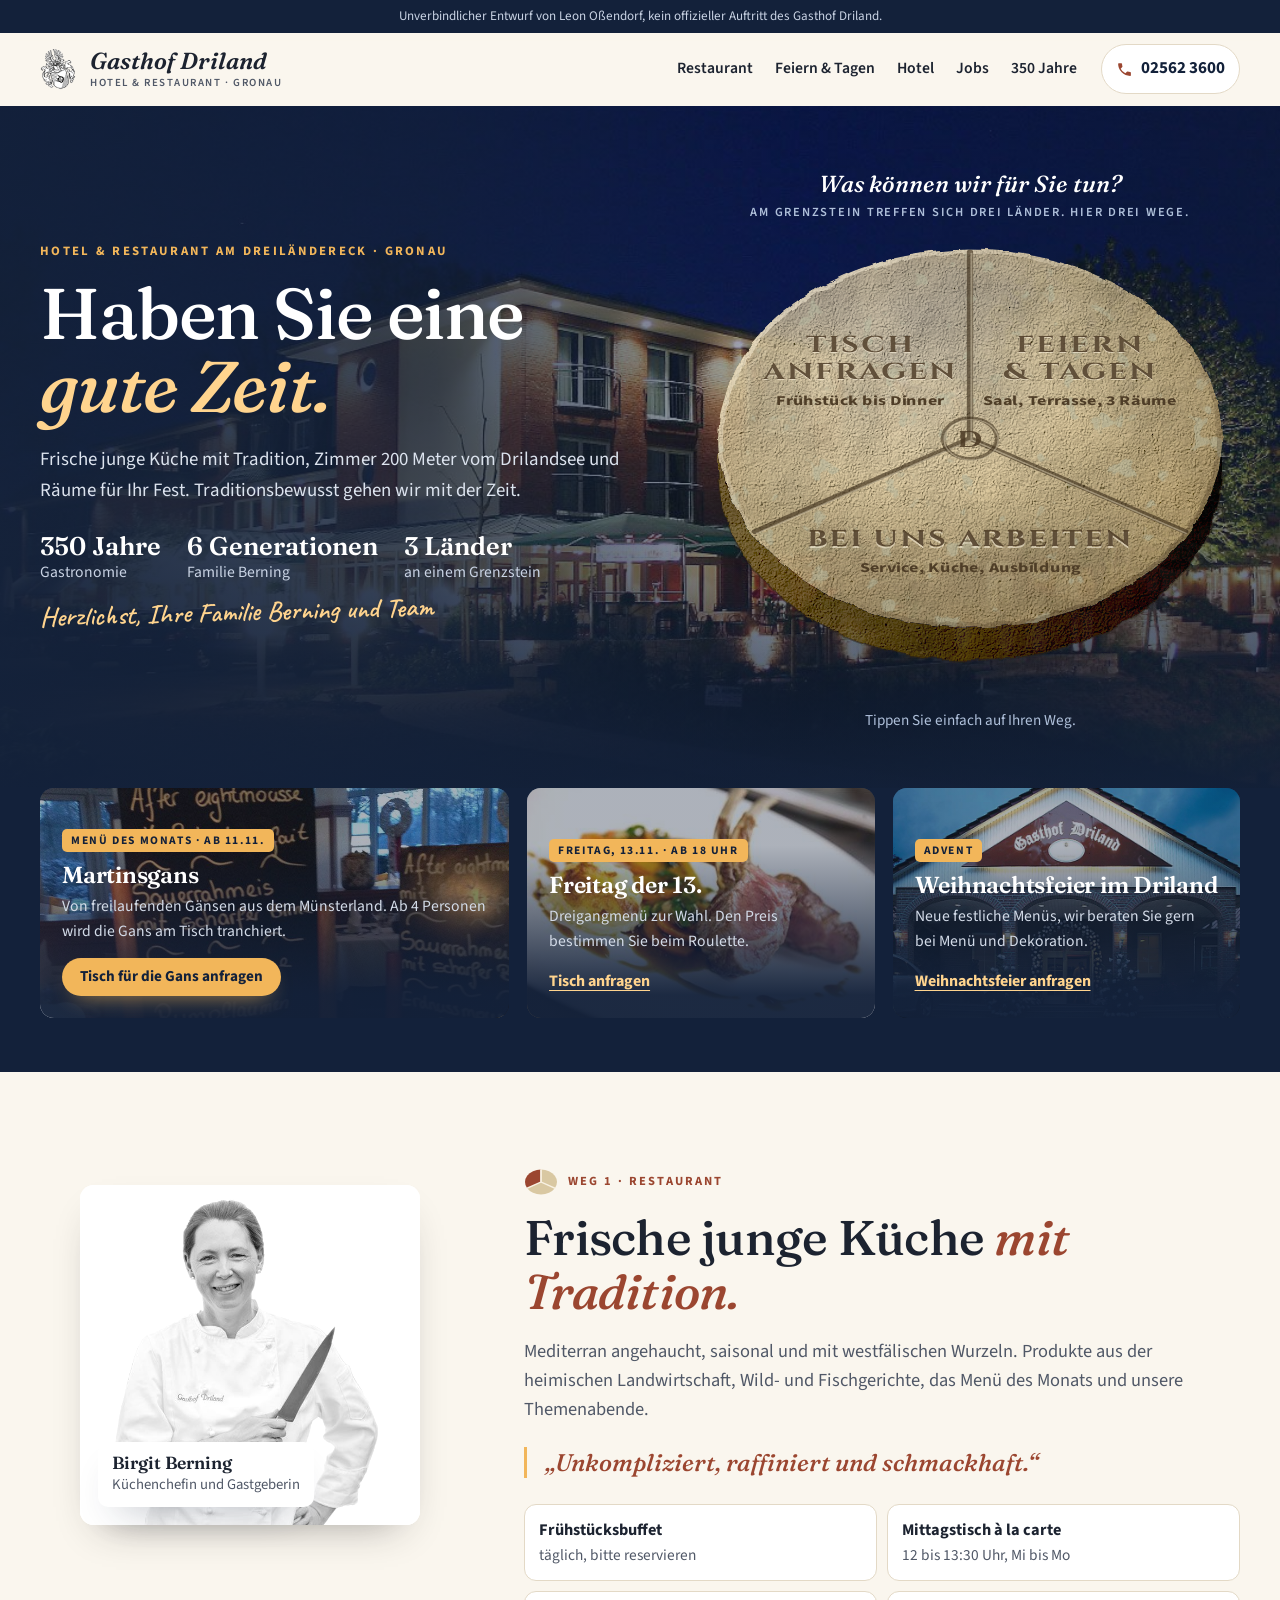
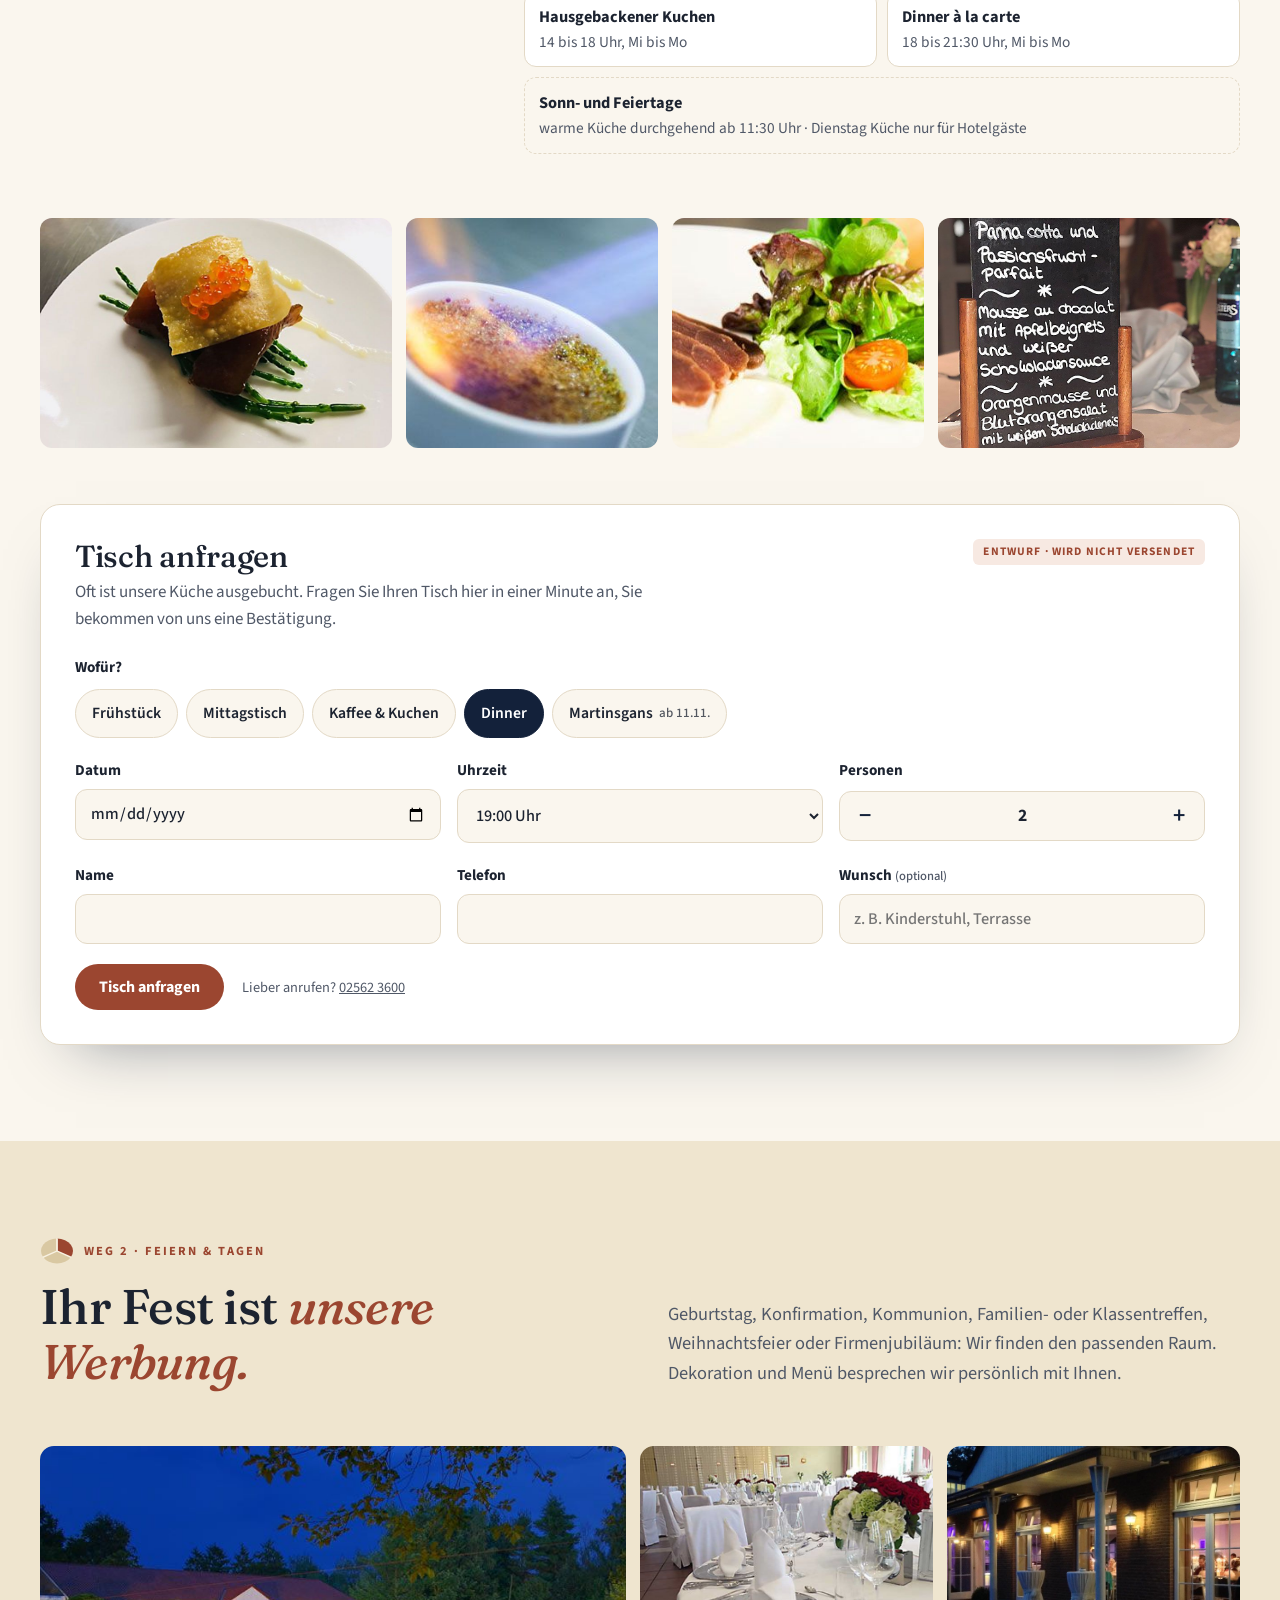
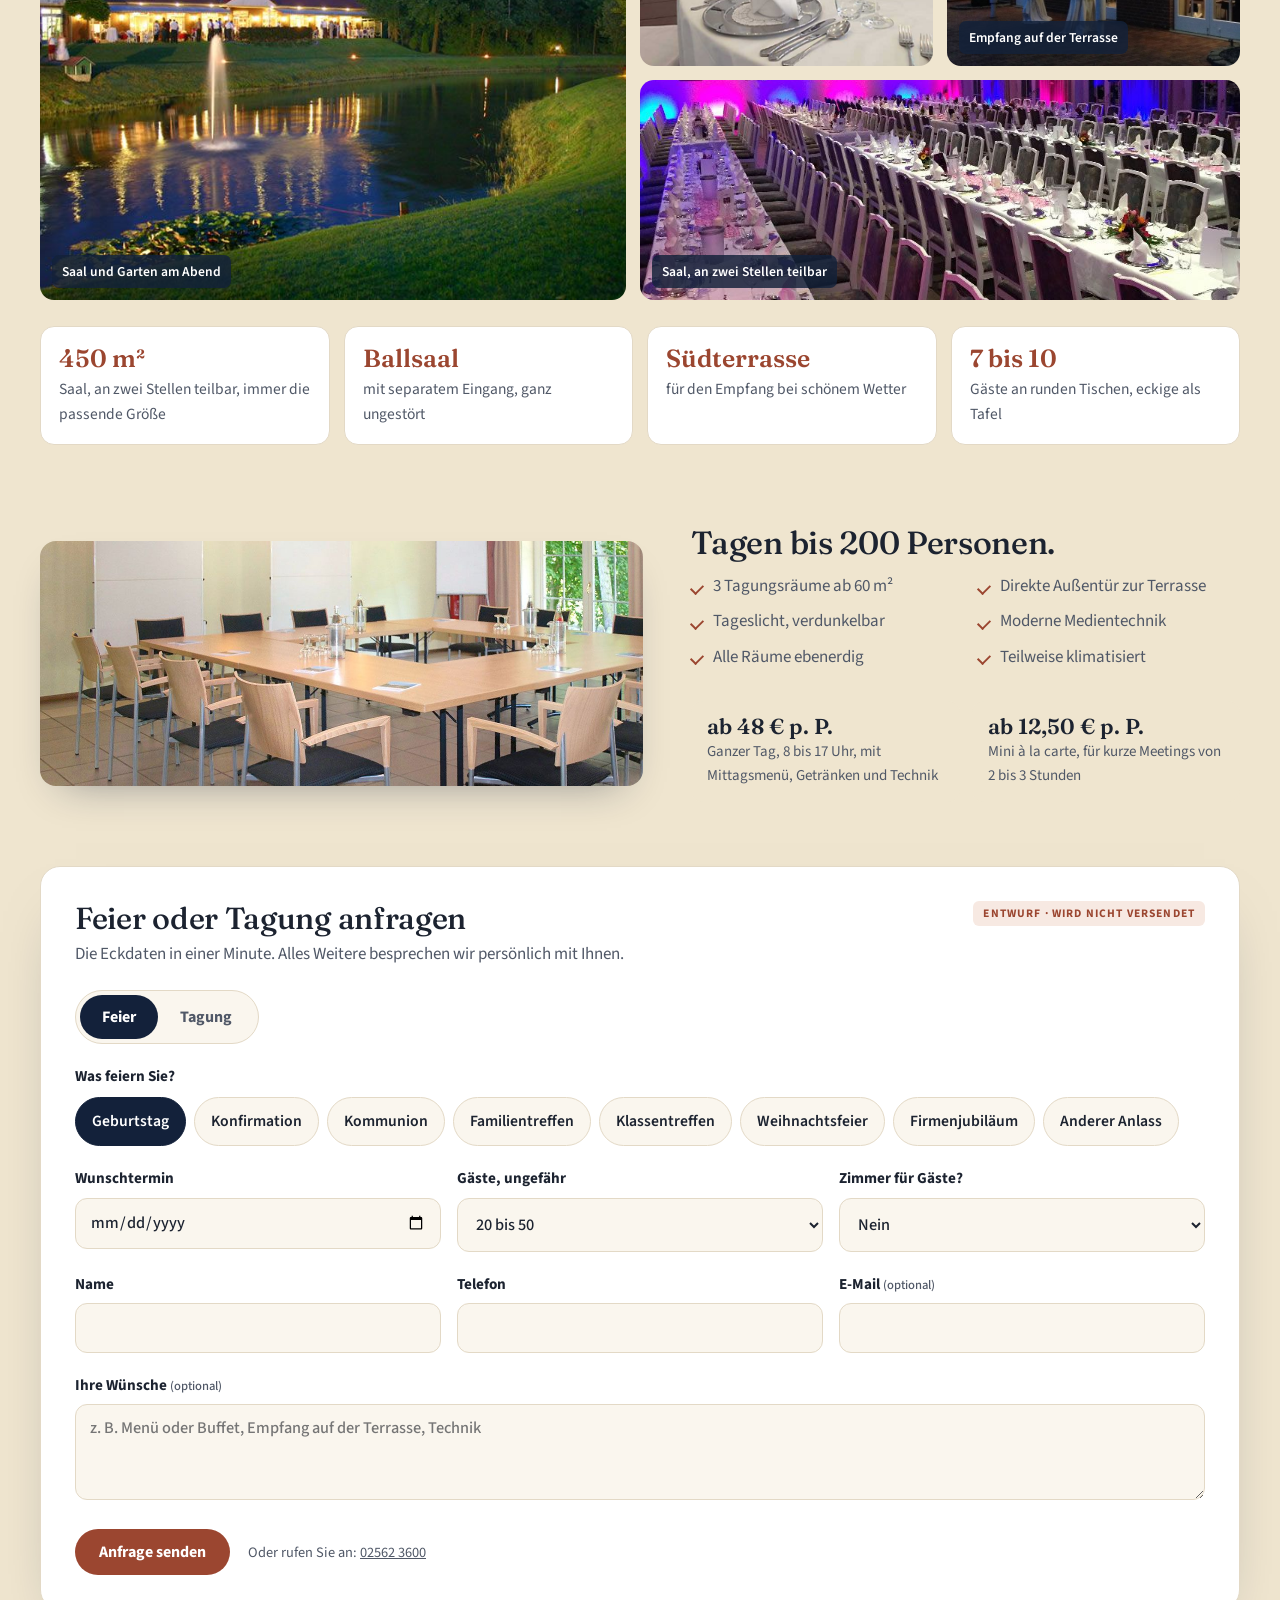
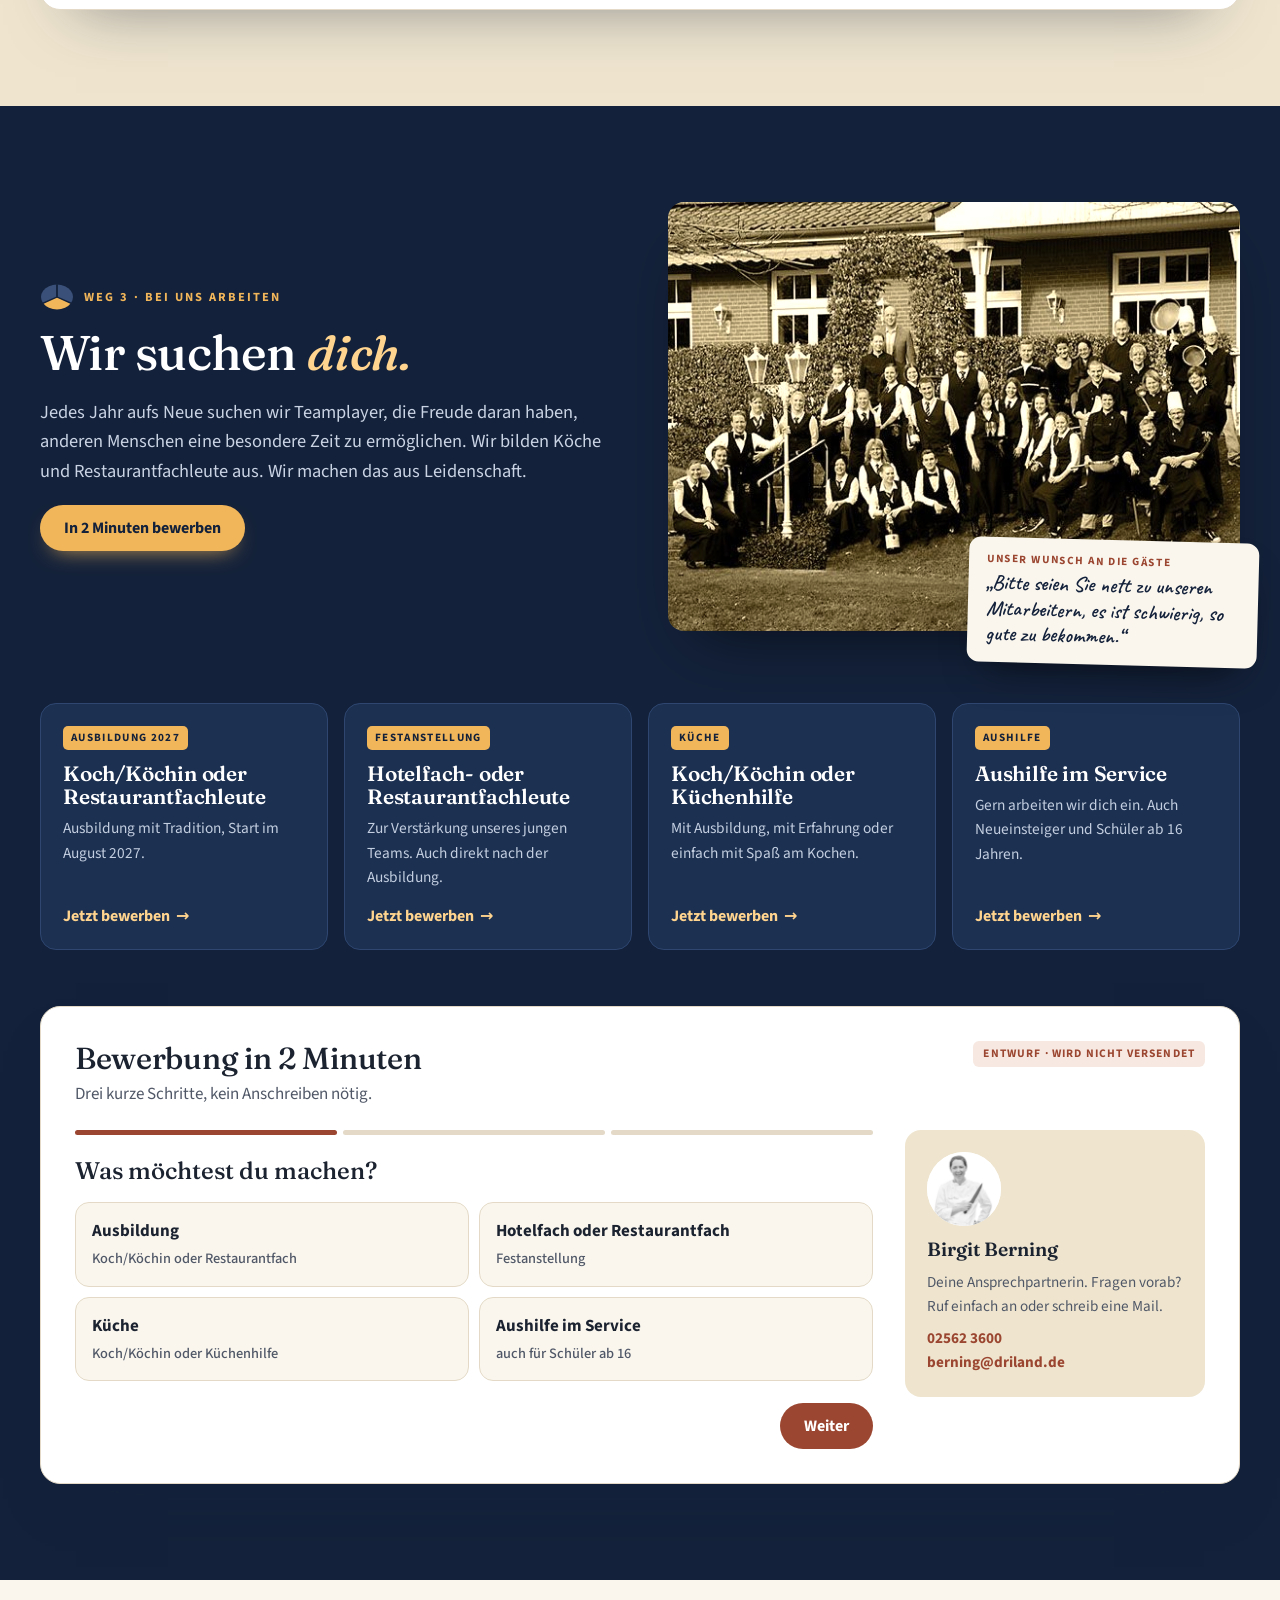
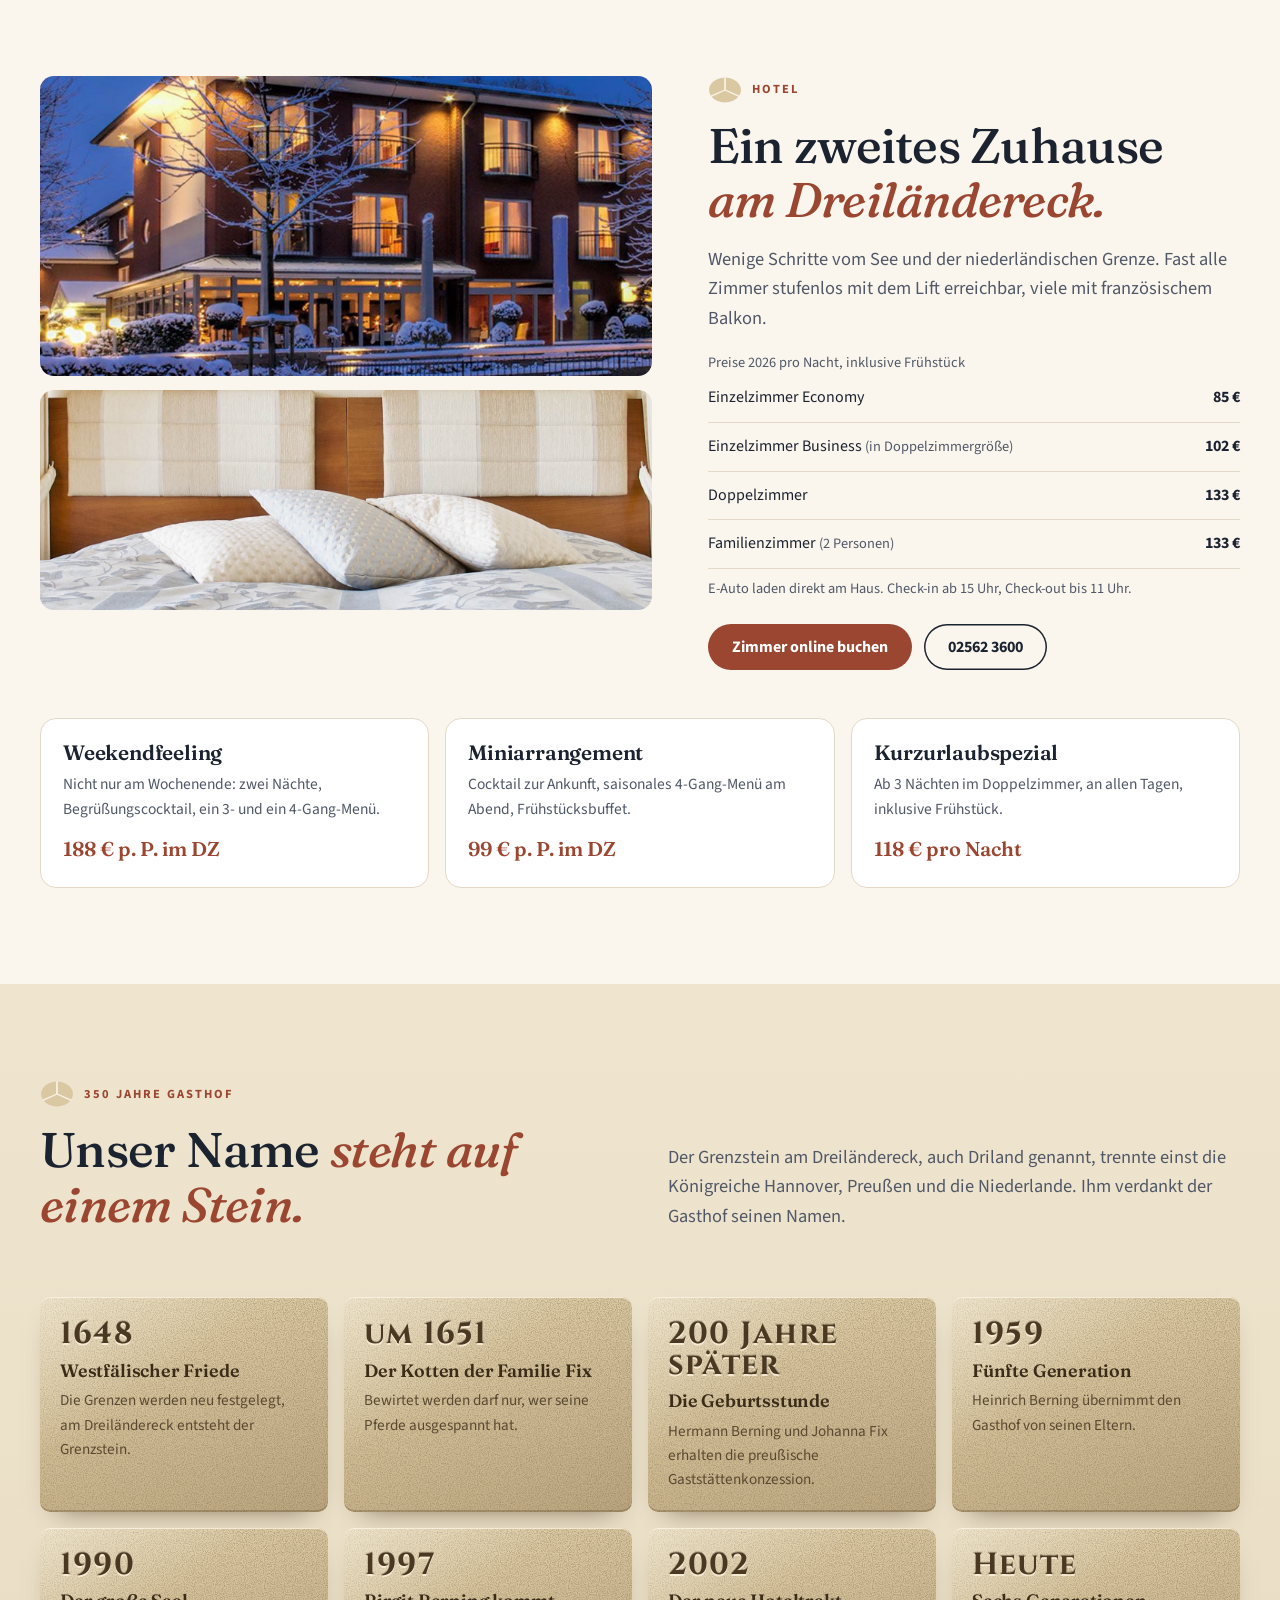
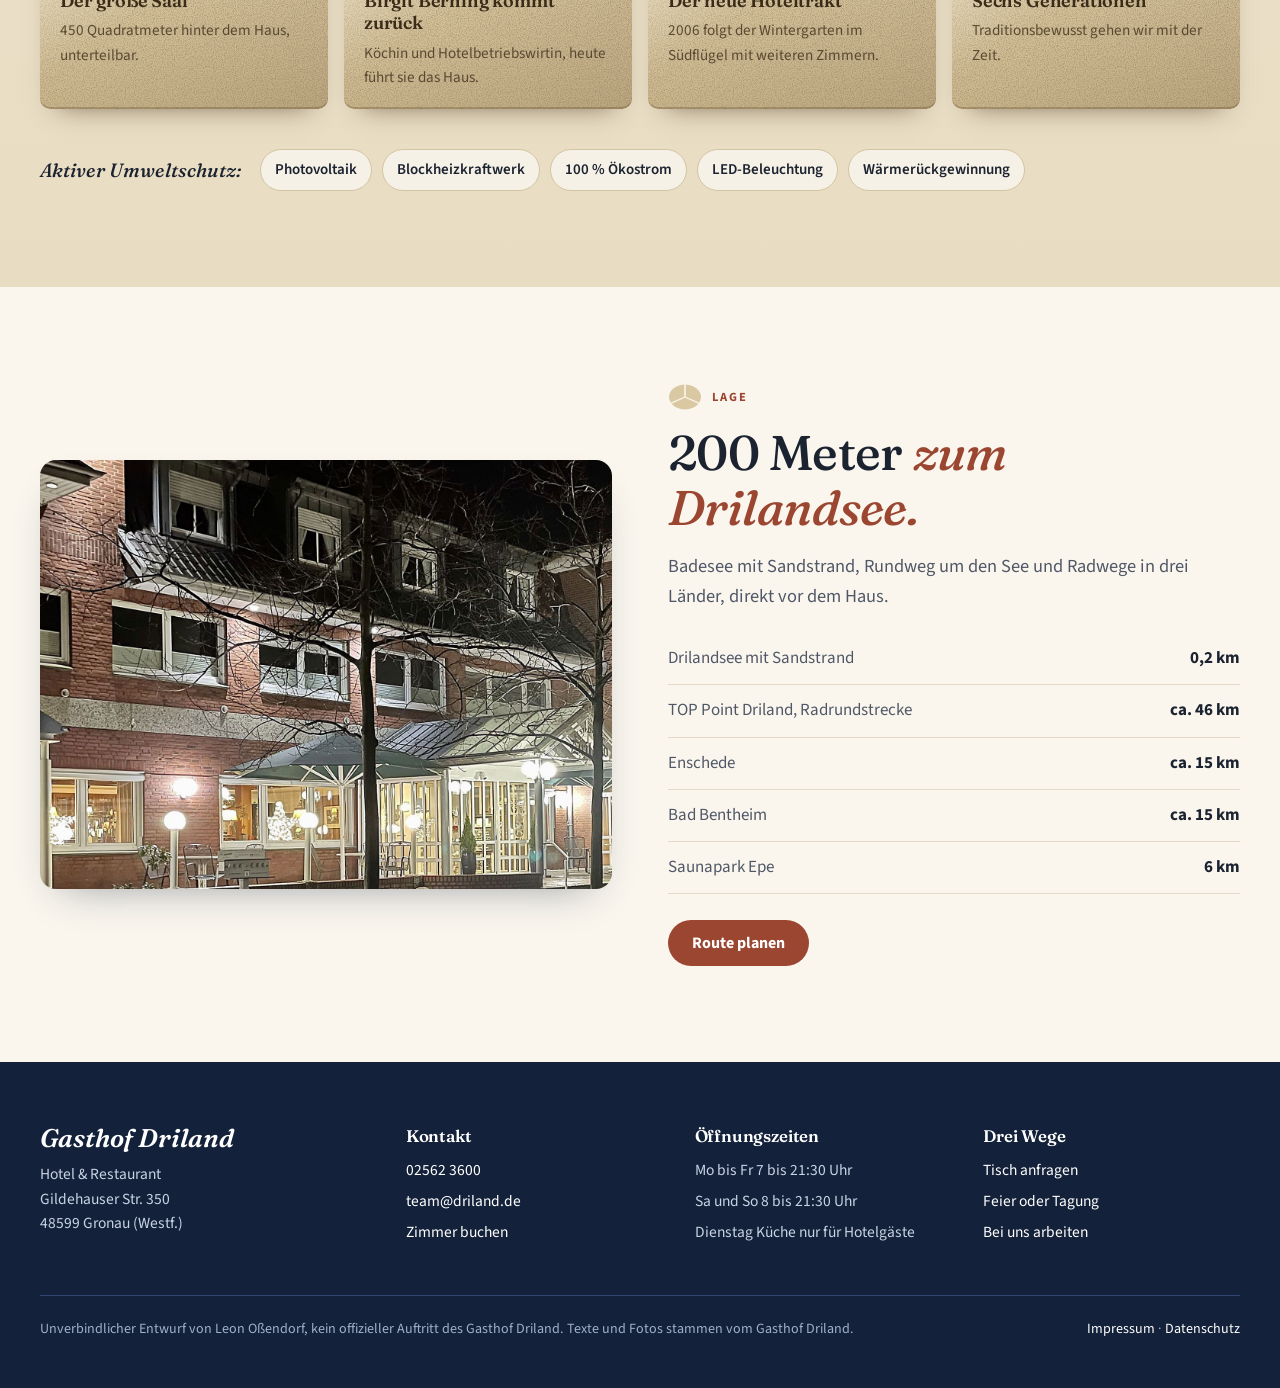
==== index.html @ 56271917 "Entwurf Gasthof Driland: Grenzstein mit drei Wegen, Tisch-, Feier- und Bewerbungsanfrage Co-Authored" ====
<!doctype html>
<html lang="de-DE">
<head>
<meta charset="utf-8">
<meta name="viewport" content="width=device-width, initial-scale=1">
<meta name="robots" content="noindex,nofollow">
<title>Gasthof Driland – Hotel &amp; Restaurant am Dreiländereck, Gronau (Entwurf)</title>
<meta name="description" content="Unverbindlicher Entwurf: Hotel &amp; Restaurant Gasthof Driland in Gronau. Tisch anfragen, Feier oder Tagung anfragen, in zwei Minuten bewerben.">
<meta name="theme-color" content="#13213A">
<link rel="preload" href="fonts/fraunces.woff2" as="font" type="font/woff2" crossorigin>
<link rel="preload" href="fonts/cinzel.woff2" as="font" type="font/woff2" crossorigin>
<link rel="stylesheet" href="css/style.css">
<link rel="icon" href="data:image/svg+xml,%3Csvg xmlns='http://www.w3.org/2000/svg' viewBox='-34 -34 68 68'%3E%3Ccircle r='32' fill='%23D4C29C'/%3E%3Cpath d='M0 0V-32M0 0L27.7 16M0 0L-27.7 16' stroke='%234A3823' stroke-width='5'/%3E%3C/svg%3E">
</head>
<body>
<a class="skip" href="#inhalt">Zum Inhalt</a>

<div class="draftbar" role="note">Unverbindlicher Entwurf von Leon Oßendorf, kein offizieller Auftritt des Gasthof Driland.</div>

<header class="top" id="kopf">
  <div class="wrap top-in">
    <a class="brand" href="#start" aria-label="Gasthof Driland, zum Seitenanfang">
      <img src="img/wappen.png" width="132" height="138" alt="">
      <span><span class="brand-name">Gasthof Driland</span><span class="brand-sub">Hotel &amp; Restaurant · Gronau</span></span>
    </a>
    <nav class="nav" aria-label="Hauptnavigation">
      <a href="#restaurant">Restaurant</a>
      <a href="#feiern">Feiern &amp; Tagen</a>
      <a href="#hotel">Hotel</a>
      <a href="#team">Jobs</a>
      <a href="#geschichte">350 Jahre</a>
    </nav>
    <div class="top-act">
      <a class="tel" href="tel:+4925623600"><svg aria-hidden="true" viewBox="0 0 24 24"><path d="M6.6 10.8a15.1 15.1 0 0 0 6.6 6.6l2.2-2.2a1 1 0 0 1 1-.25 11.4 11.4 0 0 0 3.6.57 1 1 0 0 1 1 1V20a1 1 0 0 1-1 1A17 17 0 0 1 3 4a1 1 0 0 1 1-1h3.5a1 1 0 0 1 1 1c0 1.25.2 2.45.57 3.57a1 1 0 0 1-.25 1z"/></svg><span class="tel-nr">02562 3600</span></a>
    </div>
  </div>
</header>

<main id="inhalt">

<!-- HERO: DER GRENZSTEIN -->
<section class="hero" id="start">
  <div class="hero-bild"><img src="img/haus-abend.jpg" width="1076" height="604" alt="Der Gasthof Driland am Abend, Fenster und Terrasse beleuchtet"></div>
  <div class="wrap hero-in">
    <div class="hero-text">
      <p class="ort">Hotel &amp; Restaurant<span class="lang"> am Dreiländereck</span> · Gronau</p>
      <h1>Haben Sie eine <em>gute Zeit.</em></h1>
      <p class="lead">Frische junge Küche mit Tradition, Zimmer 200 Meter vom Drilandsee und Räume für Ihr Fest. Traditionsbewusst gehen wir mit der Zeit.</p>
    </div>

    <div class="stein-box">
      <p class="stein-frage">Was können wir für Sie tun?<small>Am Grenzstein treffen sich drei Länder. Hier drei Wege.</small></p>
      <svg class="stein" viewBox="0 0 600 530" role="group" aria-label="Drei Wege: Tisch anfragen, Feiern und Tagen, Bei uns arbeiten">
        <defs>
          <filter id="sand" x="-5%" y="-5%" width="110%" height="110%">
            <feTurbulence type="fractalNoise" baseFrequency="0.011" numOctaves="5" seed="11" result="grob"/>
            <feTurbulence type="fractalNoise" baseFrequency="0.85" numOctaves="2" seed="4" result="fein"/>
            <feComposite in="grob" in2="fein" operator="arithmetic" k2="0.7" k3="0.42" result="relief"/>
            <feDiffuseLighting in="relief" surfaceScale="5.5" diffuseConstant="1.08" lighting-color="#fff" result="licht"><feDistantLight azimuth="225" elevation="48"/></feDiffuseLighting>
            <feTurbulence type="fractalNoise" baseFrequency="0.006" numOctaves="3" seed="5" result="wolke"/>
            <feColorMatrix in="wolke" values="0 0 0 0 1  0 0 0 0 1  0 0 0 0 1  -1.6 0 0 0 1.25" result="flecken"/>
            <feComposite in="licht" in2="SourceGraphic" operator="arithmetic" k1="1.14" k4="-0.07" result="lit"/>
            <feComposite in="lit" in2="flecken" operator="arithmetic" k1="0.25" k2="0.78" result="lit2"/>
            <feComposite in="lit2" in2="SourceAlpha" operator="in"/>
          </filter>
          <filter id="rand" x="-3%" y="-3%" width="106%" height="106%"><feTurbulence type="fractalNoise" baseFrequency="0.045" numOctaves="2" seed="8"/><feDisplacementMap in="SourceGraphic" scale="7" xChannelSelector="R" yChannelSelector="G"/></filter>
          <filter id="flechte" x="0" y="0" width="100%" height="100%">
            <feTurbulence type="fractalNoise" baseFrequency="0.035" numOctaves="3" seed="21"/>
            <feColorMatrix values="0 0 0 0 .47  0 0 0 0 .49  0 0 0 0 .36  0 0 0 14 -9.4"/>
            <feComposite in2="SourceAlpha" operator="in"/>
          </filter>
          <radialGradient id="st-top" cx=".36" cy=".3" r=".85"><stop offset="0" stop-color="#E8DBBF"/><stop offset=".55" stop-color="#D4C29C"/><stop offset=".9" stop-color="#BCA67E"/><stop offset="1" stop-color="#9E8862"/></radialGradient>
          <linearGradient id="st-seite" x1="0" x2="1"><stop offset="0" stop-color="#8E7D5E"/><stop offset=".35" stop-color="#7A6A4E"/><stop offset="1" stop-color="#4A3F2E"/></linearGradient>
          <linearGradient id="st-kante" x1="0" y1="0" x2="1" y2="1"><stop offset="0" stop-color="#FFF4DC" stop-opacity=".75"/><stop offset=".5" stop-color="#FFF4DC" stop-opacity="0"/><stop offset=".55" stop-color="#3E2E1A" stop-opacity="0"/><stop offset="1" stop-color="#3E2E1A" stop-opacity=".55"/></linearGradient>
          <radialGradient id="st-boden" cx=".5" cy=".5" r=".5"><stop offset="0" stop-color="#000" stop-opacity=".6"/><stop offset="1" stop-color="#000" stop-opacity="0"/></radialGradient>
        </defs>
        <ellipse cx="306" cy="300" rx="300" ry="215" fill="url(#st-boden)"/>
        <g filter="url(#rand)">
          <path d="M20 235 A280 210 0 0 0 580 235 L580 272 A280 210 0 0 1 20 272 Z" fill="url(#st-seite)" filter="url(#sand)"/>
          <path d="M20 272 A280 210 0 0 0 580 272" fill="none" stroke="#2c2214" stroke-opacity=".5" stroke-width="2"/>
          <ellipse cx="300" cy="235" rx="280" ry="210" fill="url(#st-top)" filter="url(#sand)"/>
          <ellipse cx="300" cy="235" rx="280" ry="210" fill="#fff" filter="url(#flechte)" opacity=".5"/>
          <ellipse cx="300" cy="235" rx="277" ry="207.5" fill="none" stroke="url(#st-kante)" stroke-width="5"/>
        </g>
        <g transform="translate(300 235) scale(1 .75)">
          <a class="sek" href="#tisch" data-weg="tisch" aria-label="Tisch anfragen">
            <path class="glanz" d="M0 0 L-242.5 140 A280 280 0 0 1 0 -280 Z"/>
            <path class="fokus" d="M-8 -14 L-232 116 A262 262 0 0 1 -8 -260 Z"/>
            <g text-anchor="middle">
              <text class="gr" x="-122" y="-128" font-size="34" fill="#FFF6E2" opacity=".55" dy="1.6" aria-hidden="true">TISCH</text>
              <text class="gr" x="-122" y="-128" font-size="34" fill="#4A3823" opacity=".84">TISCH</text>
              <text class="gr" x="-122" y="-88" font-size="34" fill="#FFF6E2" opacity=".55" dy="1.6" aria-hidden="true">ANFRAGEN</text>
              <text class="gr" x="-122" y="-88" font-size="34" fill="#4A3823" opacity=".84">ANFRAGEN</text>
              <text class="kl" x="-122" y="-50" font-size="20" fill="#4E3D27">Frühstück bis Dinner</text>
            </g>
          </a>
          <a class="sek" href="#anfrage" data-weg="feier" aria-label="Feiern und Tagen">
            <path class="glanz" d="M0 0 L0 -280 A280 280 0 0 1 242.5 140 Z"/>
            <path class="fokus" d="M8 -14 L8 -260 A262 262 0 0 1 232 116 Z"/>
            <g text-anchor="middle">
              <text class="gr" x="122" y="-128" font-size="34" fill="#FFF6E2" opacity=".55" dy="1.6" aria-hidden="true">FEIERN</text>
              <text class="gr" x="122" y="-128" font-size="34" fill="#4A3823" opacity=".84">FEIERN</text>
              <text class="gr" x="122" y="-88" font-size="34" fill="#FFF6E2" opacity=".55" dy="1.6" aria-hidden="true">&amp; TAGEN</text>
              <text class="gr" x="122" y="-88" font-size="34" fill="#4A3823" opacity=".84">&amp; TAGEN</text>
              <text class="kl" x="122" y="-50" font-size="20" fill="#4E3D27">Saal, Terrasse, 3 Räume</text>
            </g>
          </a>
          <a class="sek" href="#bewerbung" data-weg="team" aria-label="Bei uns arbeiten">
            <path class="glanz" d="M0 0 L242.5 140 A280 280 0 0 1 -242.5 140 Z"/>
            <path class="fokus" d="M0 16 L226 146 A262 262 0 0 1 -226 146 Z"/>
            <g text-anchor="middle">
              <text class="gr" x="0" y="160" font-size="34" fill="#FFF6E2" opacity=".55" dy="1.6" aria-hidden="true">BEI UNS ARBEITEN</text>
              <text class="gr" x="0" y="160" font-size="34" fill="#4A3823" opacity=".84">BEI UNS ARBEITEN</text>
              <text class="kl" x="0" y="198" font-size="20" fill="#4E3D27">Service, Küche, Ausbildung</text>
            </g>
          </a>
          <g stroke-linecap="round" fill="none" pointer-events="none">
            <path d="M0 0 L0 -276 M0 0 L239 138 M0 0 L-239 138" stroke="#3B2C19" stroke-opacity=".62" stroke-width="7"/>
            <path d="M1.6 2 L1.6 -274 M1.6 2 L240 140.5 M1.6 2 L-237 140.5" stroke="#FFF3D8" stroke-opacity=".38" stroke-width="2.2"/>
            <circle r="30" stroke="#3B2C19" stroke-opacity=".55" stroke-width="5"/>
            <circle r="30" cx="1.4" cy="1.8" stroke="#FFF3D8" stroke-opacity=".35" stroke-width="1.6"/>
          </g>
          <text class="gr" y="12" font-size="34" text-anchor="middle" fill="#4A3823" opacity=".85" pointer-events="none">D</text>
        </g>
      </svg>
      <p class="stein-note">Tippen Sie einfach auf Ihren Weg.</p>
    </div>
    <div class="hero-extra">
      <ul class="fakten">
        <li><b>350 Jahre</b>Gastronomie</li>
        <li><b>6 Generationen</b>Familie Berning</li>
        <li><b>3 Länder</b>an einem Grenzstein</li>
      </ul>
      <p class="hand">Herzlichst, Ihre Familie Berning und Team</p>
    </div>
  </div>
</section>

<!-- AKTUELL -->
<section class="aktuell" aria-label="Aktuell im Driland">
  <div class="wrap aktuell-grid">
    <article class="akt reveal">
      <div class="akt-bild"><img src="img/tafel-kerze.jpg" width="1200" height="407" alt="" loading="lazy"></div>
      <div class="akt-in">
        <span class="tag">Menü des Monats · ab 11.11.</span>
        <h3>Martinsgans</h3>
        <p>Von freilaufenden Gänsen aus dem Münsterland. Ab 4 Personen wird die Gans am Tisch tranchiert.</p>
        <a class="btn btn-licht btn-klein" href="#tisch" data-preset-tisch="Martinsgans">Tisch für die Gans anfragen</a>
      </div>
    </article>
    <article class="akt reveal">
      <div class="akt-bild"><img src="img/teller-lamm.jpg" width="405" height="270" alt="" loading="lazy"></div>
      <div class="akt-in">
        <span class="tag">Freitag, 13.11. · ab 18 Uhr</span>
        <h3>Freitag der 13.</h3>
        <p>Dreigangmenü zur Wahl. Den Preis bestimmen Sie beim Roulette.</p>
        <a class="akt-link" href="#tisch" data-preset-tisch="Dinner" data-datum="2026-11-13">Tisch anfragen</a>
      </div>
    </article>
    <article class="akt reveal">
      <div class="akt-bild"><img src="img/eingang-advent.jpg" width="800" height="530" alt="" loading="lazy"></div>
      <div class="akt-in">
        <span class="tag">Advent</span>
        <h3>Weihnachtsfeier im Driland</h3>
        <p>Neue festliche Menüs, wir beraten Sie gern bei Menü und Dekoration.</p>
        <a class="akt-link" href="#anfrage" data-preset-feier="Weihnachtsfeier">Weihnachtsfeier anfragen</a>
      </div>
    </article>
  </div>
</section>

<!-- WEG 1: RESTAURANT -->
<section class="sektion" id="restaurant">
  <div class="wrap">
    <div class="rest-grid">
      <figure class="chefin reveal">
        <img src="img/birgit-berning.jpg" width="600" height="600" alt="Küchenchefin Birgit Berning in Kochjacke" loading="lazy">
        <figcaption><b>Birgit Berning</b>Küchenchefin und Gastgeberin</figcaption>
      </figure>
      <div class="reveal">
        <p class="marke"><svg viewBox="-34 -27 68 54" aria-hidden="true"><g transform="scale(1 .78)"><path class="s an" d="M0 0 L-27.7 16 A32 32 0 0 1 0 -32Z"/><path class="s" d="M0 0 L0 -32 A32 32 0 0 1 27.7 16Z"/><path class="s" d="M0 0 L27.7 16 A32 32 0 0 1 -27.7 16Z"/><path class="r" d="M0 0V-33M0 0L28.6 16.5M0 0L-28.6 16.5"/></g></svg>Weg 1 · Restaurant</p>
        <h2>Frische junge Küche <em>mit Tradition.</em></h2>
        <p class="intro">Mediterran angehaucht, saisonal und mit westfälischen Wurzeln. Produkte aus der heimischen Landwirtschaft, Wild- und Fischgerichte, das Menü des Monats und unsere Themenabende.</p>
        <p class="motto">„Unkompliziert, raffiniert und schmackhaft.“</p>
        <ul class="zeiten">
          <li><b>Frühstücksbuffet</b>täglich, bitte reservieren</li>
          <li><b>Mittagstisch à la carte</b>12 bis 13:30 Uhr, Mi bis Mo</li>
          <li><b>Hausgebackener Kuchen</b>14 bis 18 Uhr, Mi bis Mo</li>
          <li><b>Dinner à la carte</b>18 bis 21:30 Uhr, Mi bis Mo</li>
          <li class="hinweis"><b>Sonn- und Feiertage</b>warme Küche durchgehend ab 11:30 Uhr · Dienstag Küche nur für Hotelgäste</li>
        </ul>
      </div>
    </div>

    <div class="teller reveal">
      <img src="img/teller-ravioli.jpg" width="960" height="648" alt="Angerichteter Teller mit Ravioli und Kaviar" loading="lazy">
      <img src="img/teller-creme.jpg" width="405" height="270" alt="Crème brûlée, frisch abgeflämmt" loading="lazy">
      <img src="img/teller-salat.jpg" width="405" height="270" alt="Salat mit Tomaten und Thunfisch" loading="lazy">
      <img src="img/tafel-dessert.jpg" width="960" height="684" alt="Kreidetafel mit Desserts: Panna cotta, Mousse au chocolat, Orangenmousse" loading="lazy">
    </div>

    <form class="karte reveal" id="tisch" data-form="tisch" novalidate>
      <div class="form-kopf">
        <div>
          <h3>Tisch anfragen</h3>
          <p>Oft ist unsere Küche ausgebucht. Fragen Sie Ihren Tisch hier in einer Minute an, Sie bekommen von uns eine Bestätigung.</p>
        </div>
        <span class="demo">Entwurf · wird nicht versendet</span>
      </div>
      <div class="inhalt">
        <fieldset>
          <legend>Wofür?</legend>
          <div class="chips" data-name="anlass">
            <label class="chip"><input type="radio" name="anlass" value="Frühstück"><span>Frühstück</span></label>
            <label class="chip"><input type="radio" name="anlass" value="Mittag"><span>Mittagstisch</span></label>
            <label class="chip"><input type="radio" name="anlass" value="Kuchen"><span>Kaffee &amp; Kuchen</span></label>
            <label class="chip"><input type="radio" name="anlass" value="Dinner" checked><span>Dinner</span></label>
            <label class="chip"><input type="radio" name="anlass" value="Martinsgans"><span>Martinsgans <small>ab 11.11.</small></span></label>
          </div>
        </fieldset>
        <div class="reihe">
          <div class="feld"><label for="t-datum">Datum</label><input type="date" id="t-datum" name="datum" required></div>
          <div class="feld"><label for="t-zeit">Uhrzeit</label><select id="t-zeit" name="zeit"></select></div>
          <div class="feld"><span class="lbl" id="t-pers-l">Personen</span><div class="stepper" role="group" aria-labelledby="t-pers-l"><button type="button" data-step="-1" aria-label="Eine Person weniger">−</button><output id="t-pers" aria-live="polite">2</output><button type="button" data-step="1" aria-label="Eine Person mehr">+</button></div></div>
        </div>
        <p class="tipp" id="t-tipp" role="status"></p>
        <div class="reihe">
          <div class="feld"><label for="t-name">Name</label><input type="text" id="t-name" name="name" autocomplete="name" required></div>
          <div class="feld"><label for="t-tel">Telefon</label><input type="tel" id="t-tel" name="telefon" autocomplete="tel" inputmode="tel" required></div>
          <div class="feld"><label for="t-wunsch">Wunsch <small>(optional)</small></label><input type="text" id="t-wunsch" name="wunsch" placeholder="z. B. Kinderstuhl, Terrasse"></div>
        </div>
        <div class="form-fuss">
          <button class="btn btn-klinker" type="submit">Tisch anfragen</button>
          <p>Lieber anrufen? <a href="tel:+4925623600">02562 3600</a></p>
        </div>
      </div>
      <div class="danke" role="status">
        <svg viewBox="0 0 64 64" aria-hidden="true"><circle cx="32" cy="32" r="30" fill="#FBF0EB"/><path d="M20 33l8 8 16-17" fill="none" stroke="#9B4630" stroke-width="4" stroke-linecap="round" stroke-linejoin="round"/></svg>
        <h4>Danke, Ihre Anfrage ist da.</h4>
        <p data-zusammenfassung></p>
        <p class="klein">Im Entwurf wird nichts verschickt. Auf der echten Seite käme die Anfrage sortiert bei Familie Berning an.</p>
      </div>
    </form>
  </div>
</section>

<!-- WEG 2: FEIERN & TAGEN -->
<section class="sektion sand" id="feiern">
  <div class="wrap">
    <div class="feier-kopf reveal">
      <div>
        <p class="marke"><svg viewBox="-34 -27 68 54" aria-hidden="true"><g transform="scale(1 .78)"><path class="s" d="M0 0 L-27.7 16 A32 32 0 0 1 0 -32Z"/><path class="s an" d="M0 0 L0 -32 A32 32 0 0 1 27.7 16Z"/><path class="s" d="M0 0 L27.7 16 A32 32 0 0 1 -27.7 16Z"/><path class="r" d="M0 0V-33M0 0L28.6 16.5M0 0L-28.6 16.5"/></g></svg>Weg 2 · Feiern &amp; Tagen</p>
        <h2>Ihr Fest ist <em>unsere Werbung.</em></h2>
      </div>
      <p class="intro">Geburtstag, Konfirmation, Kommunion, Familien- oder Klassentreffen, Weihnachtsfeier oder Firmenjubiläum: Wir finden den passenden Raum. Dekoration und Menü besprechen wir persönlich mit Ihnen.</p>
    </div>

    <div class="mosaik reveal">
      <figure><img src="img/saal-teich.jpg" width="800" height="530" alt="Der Saal am Abend, davor der beleuchtete Teich mit Fontäne" loading="lazy"><figcaption>Saal und Garten am Abend</figcaption></figure>
      <figure><img src="img/saal-weiss.jpg" width="853" height="487" alt="Festlich eingedeckte runde Tische im Saal" loading="lazy"></figure>
      <figure><img src="img/terrasse-abend.jpg" width="800" height="530" alt="Terrasse mit Stehtischen vor dem Saal" loading="lazy"><figcaption>Empfang auf der Terrasse</figcaption></figure>
      <figure><img src="img/saal-tafel.jpg" width="800" height="530" alt="Lange Festtafeln im Saal mit farbigem Licht" loading="lazy"><figcaption>Saal, an zwei Stellen teilbar</figcaption></figure>
    </div>

    <ul class="kacheln reveal">
      <li><b>450 m²</b>Saal, an zwei Stellen teilbar, immer die passende Größe</li>
      <li><b>Ballsaal</b>mit separatem Eingang, ganz ungestört</li>
      <li><b>Südterrasse</b>für den Empfang bei schönem Wetter</li>
      <li><b>7 bis 10</b>Gäste an runden Tischen, eckige als Tafel</li>
    </ul>

    <div class="tagung reveal">
      <img src="img/tagung-u.jpg" width="1200" height="488" alt="Tagungsraum mit Tischen in U-Form und Tageslicht" loading="lazy">
      <div>
        <h3>Tagen bis 200 Personen.</h3>
        <ul class="haken">
          <li>3 Tagungsräume ab 60 m²</li>
          <li>Tageslicht, verdunkelbar</li>
          <li>Alle Räume ebenerdig</li>
          <li>Direkte Außentür zur Terrasse</li>
          <li>Moderne Medientechnik</li>
          <li>Teilweise klimatisiert</li>
        </ul>
        <div class="preise">
          <div><b>ab 48 € p. P.</b>Ganzer Tag, 8 bis 17 Uhr, mit Mittagsmenü, Getränken und Technik</div>
          <div><b>ab 12,50 € p. P.</b>Mini à la carte, für kurze Meetings von 2 bis 3 Stunden</div>
        </div>
      </div>
    </div>

    <form class="karte reveal" id="anfrage" data-form="feier" novalidate>
      <div class="form-kopf">
        <div>
          <h3>Feier oder Tagung anfragen</h3>
          <p>Die Eckdaten in einer Minute. Alles Weitere besprechen wir persönlich mit Ihnen.</p>
        </div>
        <span class="demo">Entwurf · wird nicht versendet</span>
      </div>
      <div class="inhalt">
        <div class="umschalter" role="group" aria-label="Art der Anfrage">
          <button type="button" aria-pressed="true" data-art="feier">Feier</button>
          <button type="button" aria-pressed="false" data-art="tagung">Tagung</button>
        </div>
        <fieldset data-teil="feier">
          <legend>Was feiern Sie?</legend>
          <div class="chips">
            <label class="chip"><input type="radio" name="anlass-f" value="Geburtstag" checked><span>Geburtstag</span></label>
            <label class="chip"><input type="radio" name="anlass-f" value="Konfirmation"><span>Konfirmation</span></label>
            <label class="chip"><input type="radio" name="anlass-f" value="Kommunion"><span>Kommunion</span></label>
            <label class="chip"><input type="radio" name="anlass-f" value="Familientreffen"><span>Familientreffen</span></label>
            <label class="chip"><input type="radio" name="anlass-f" value="Klassentreffen"><span>Klassentreffen</span></label>
            <label class="chip"><input type="radio" name="anlass-f" value="Weihnachtsfeier"><span>Weihnachtsfeier</span></label>
            <label class="chip"><input type="radio" name="anlass-f" value="Firmenjubiläum"><span>Firmenjubiläum</span></label>
            <label class="chip"><input type="radio" name="anlass-f" value="Anderer Anlass"><span>Anderer Anlass</span></label>
          </div>
        </fieldset>
        <fieldset data-teil="tagung" class="versteckt">
          <legend>Welches Format?</legend>
          <div class="chips">
            <label class="chip"><input type="radio" name="anlass-t" value="Tagung, ganzer Tag" checked><span>Ganzer Tag</span></label>
            <label class="chip"><input type="radio" name="anlass-t" value="Kurzes Meeting"><span>Kurzes Meeting <small>2 bis 3 Std.</small></span></label>
            <label class="chip"><input type="radio" name="anlass-t" value="Mehrtägiges Seminar"><span>Mehrere Tage</span></label>
          </div>
        </fieldset>
        <div class="reihe">
          <div class="feld"><label for="f-datum">Wunschtermin</label><input type="date" id="f-datum" name="datum"></div>
          <div class="feld"><label for="f-pers">Gäste, ungefähr</label><select id="f-pers" name="personen"><option>bis 20</option><option selected>20 bis 50</option><option>50 bis 100</option><option>100 bis 200</option><option>über 200</option></select></div>
          <div class="feld"><label for="f-zimmer">Zimmer für Gäste?</label><select id="f-zimmer" name="zimmer"><option>Nein</option><option>Ja, einige</option><option>Weiß ich noch nicht</option></select></div>
        </div>
        <div class="reihe">
          <div class="feld"><label for="f-name">Name</label><input type="text" id="f-name" name="name" autocomplete="name"></div>
          <div class="feld"><label for="f-tel">Telefon</label><input type="tel" id="f-tel" name="telefon" autocomplete="tel" inputmode="tel"></div>
          <div class="feld"><label for="f-mail">E-Mail <small>(optional)</small></label><input type="email" id="f-mail" name="email" autocomplete="email"></div>
        </div>
        <div class="feld" style="margin-bottom:20px"><label for="f-text">Ihre Wünsche <small>(optional)</small></label><textarea id="f-text" name="wuensche" placeholder="z. B. Menü oder Buffet, Empfang auf der Terrasse, Technik"></textarea></div>
        <div class="form-fuss">
          <button class="btn btn-klinker" type="submit">Anfrage senden</button>
          <p>Oder rufen Sie an: <a href="tel:+4925623600">02562 3600</a></p>
        </div>
      </div>
      <div class="danke" role="status">
        <svg viewBox="0 0 64 64" aria-hidden="true"><circle cx="32" cy="32" r="30" fill="#FBF0EB"/><path d="M20 33l8 8 16-17" fill="none" stroke="#9B4630" stroke-width="4" stroke-linecap="round" stroke-linejoin="round"/></svg>
        <h4>Danke, wir planen mit Ihnen.</h4>
        <p data-zusammenfassung></p>
        <p class="klein">Im Entwurf wird nichts verschickt.</p>
      </div>
    </form>
  </div>
</section>

<!-- WEG 3: TEAM -->
<section class="sektion dunkel" id="team">
  <div class="wrap">
    <div class="team-grid">
      <div class="reveal">
        <p class="marke"><svg viewBox="-34 -27 68 54" aria-hidden="true"><g transform="scale(1 .78)"><path class="s" d="M0 0 L-27.7 16 A32 32 0 0 1 0 -32Z"/><path class="s" d="M0 0 L0 -32 A32 32 0 0 1 27.7 16Z"/><path class="s an" d="M0 0 L27.7 16 A32 32 0 0 1 -27.7 16Z"/><path class="r" d="M0 0V-33M0 0L28.6 16.5M0 0L-28.6 16.5"/></g></svg>Weg 3 · Bei uns arbeiten</p>
        <h2>Wir suchen <em>dich.</em></h2>
        <p class="intro">Jedes Jahr aufs Neue suchen wir Teamplayer, die Freude daran haben, anderen Menschen eine besondere Zeit zu ermöglichen. Wir bilden Köche und Restaurantfachleute aus. Wir machen das aus Leidenschaft.</p>
        <a class="btn btn-licht" href="#bewerbung">In 2 Minuten bewerben</a>
      </div>
      <figure class="teamfoto reveal" style="margin:0">
        <img src="img/team.jpg" width="588" height="441" alt="Das Team des Gasthof Driland vor dem Haus" loading="lazy">
        <div class="wunsch"><small>Unser Wunsch an die Gäste</small><p>„Bitte seien Sie nett zu unseren Mitarbeitern, es ist schwierig, so gute zu bekommen.“</p></div>
      </figure>
    </div>

    <div class="stellen">
      <article class="stelle reveal"><span class="tag">Ausbildung 2027</span><h3>Koch/Köchin oder Restaurantfachleute</h3><p>Ausbildung mit Tradition, Start im August 2027.</p><button type="button" data-job="Ausbildung">Jetzt bewerben <span>→</span></button></article>
      <article class="stelle reveal"><span class="tag">Festanstellung</span><h3>Hotelfach- oder Restaurantfachleute</h3><p>Zur Verstärkung unseres jungen Teams. Auch direkt nach der Ausbildung.</p><button type="button" data-job="Hotelfach/Restaurantfach">Jetzt bewerben <span>→</span></button></article>
      <article class="stelle reveal"><span class="tag">Küche</span><h3>Koch/Köchin oder Küchenhilfe</h3><p>Mit Ausbildung, mit Erfahrung oder einfach mit Spaß am Kochen.</p><button type="button" data-job="Küche">Jetzt bewerben <span>→</span></button></article>
      <article class="stelle reveal"><span class="tag">Aushilfe</span><h3>Aushilfe im Service</h3><p>Gern arbeiten wir dich ein. Auch Neueinsteiger und Schüler ab 16 Jahren.</p><button type="button" data-job="Aushilfe Service">Jetzt bewerben <span>→</span></button></article>
    </div>

    <div class="karte reveal" id="bewerbung">
      <div class="form-kopf">
        <div>
          <h3>Bewerbung in 2 Minuten</h3>
          <p>Drei kurze Schritte, kein Anschreiben nötig.</p>
        </div>
        <span class="demo">Entwurf · wird nicht versendet</span>
      </div>
      <div class="bew-grid">
        <form data-form="bewerbung" novalidate>
          <div class="inhalt">
            <div class="fortschritt" aria-hidden="true"><i class="an"></i><i></i><i></i></div>
            <div class="schritt aktiv" data-schritt="1">
              <h4>Was möchtest du machen?</h4>
              <div class="wahl">
                <label><input type="radio" name="job" value="Ausbildung"><span>Ausbildung<small>Koch/Köchin oder Restaurantfach</small></span></label>
                <label><input type="radio" name="job" value="Hotelfach/Restaurantfach"><span>Hotelfach oder Restaurantfach<small>Festanstellung</small></span></label>
                <label><input type="radio" name="job" value="Küche"><span>Küche<small>Koch/Köchin oder Küchenhilfe</small></span></label>
                <label><input type="radio" name="job" value="Aushilfe Service"><span>Aushilfe im Service<small>auch für Schüler ab 16</small></span></label>
              </div>
              <div class="schritt-nav"><span></span><button class="btn btn-klinker" type="button" data-weiter>Weiter</button></div>
            </div>
            <div class="schritt" data-schritt="2">
              <h4>Ein paar Eckdaten</h4>
              <fieldset><legend>Ab wann?</legend><div class="chips"><label class="chip"><input type="radio" name="ab" value="sofort" checked><span>Sofort</span></label><label class="chip"><input type="radio" name="ab" value="nach Absprache"><span>Nach Absprache</span></label><label class="chip"><input type="radio" name="ab" value="August 2027"><span>August 2027</span></label></div></fieldset>
              <fieldset><legend>Erfahrung in der Gastronomie?</legend><div class="chips"><label class="chip"><input type="radio" name="erfahrung" value="ja" checked><span>Ja</span></label><label class="chip"><input type="radio" name="erfahrung" value="ein bisschen"><span>Ein bisschen</span></label><label class="chip"><input type="radio" name="erfahrung" value="noch nicht"><span>Noch nicht</span></label></div></fieldset>
              <div class="schritt-nav"><button class="zurueck" type="button" data-zurueck>← Zurück</button><button class="btn btn-klinker" type="button" data-weiter>Weiter</button></div>
            </div>
            <div class="schritt" data-schritt="3">
              <h4>Wie erreichen wir dich?</h4>
              <div class="reihe zwei">
                <div class="feld"><label for="b-name">Vor- und Nachname</label><input type="text" id="b-name" name="name" autocomplete="name"></div>
                <div class="feld"><label for="b-tel">Handynummer</label><input type="tel" id="b-tel" name="telefon" autocomplete="tel" inputmode="tel"></div>
              </div>
              <div class="feld" style="margin-bottom:6px"><label for="b-text">Noch etwas zu dir? <small>(optional)</small></label><textarea id="b-text" name="nachricht" placeholder="z. B. wann du gut erreichbar bist"></textarea></div>
              <div class="schritt-nav"><button class="zurueck" type="button" data-zurueck>← Zurück</button><button class="btn btn-klinker" type="submit">Bewerbung absenden</button></div>
            </div>
          </div>
          <div class="danke" role="status">
            <svg viewBox="0 0 64 64" aria-hidden="true"><circle cx="32" cy="32" r="30" fill="#FBF0EB"/><path d="M20 33l8 8 16-17" fill="none" stroke="#9B4630" stroke-width="4" stroke-linecap="round" stroke-linejoin="round"/></svg>
            <h4>Danke für deine Bewerbung!</h4>
            <p data-zusammenfassung></p>
            <p class="klein">Im Entwurf wird nichts verschickt.</p>
          </div>
        </form>
        <aside class="ansprech">
          <img src="img/birgit-berning.jpg" width="600" height="600" alt="" loading="lazy">
          <b>Birgit Berning</b>
          <p>Deine Ansprechpartnerin. Fragen vorab? Ruf einfach an oder schreib eine Mail.</p>
          <p><a href="tel:+4925623600">02562 3600</a><br><a href="mailto:berning@driland.de">berning@driland.de</a></p>
        </aside>
      </div>
    </div>
  </div>
</section>

<!-- HOTEL -->
<section class="sektion" id="hotel">
  <div class="wrap">
    <div class="hotel-grid">
      <div class="hotel-bilder reveal">
        <img class="b1" src="img/haus-winter.jpg" width="1160" height="434" alt="Das Hotel Driland im Winter, Fenster warm beleuchtet" loading="lazy">
        <img class="b2" src="img/zimmer-bett.jpg" width="1600" height="651" alt="Hotelzimmer mit Doppelbett" loading="lazy">
      </div>
      <div class="reveal">
        <p class="marke"><svg viewBox="-34 -27 68 54" aria-hidden="true"><g transform="scale(1 .78)"><path class="s" d="M0 0 L-27.7 16 A32 32 0 0 1 0 -32Z"/><path class="s" d="M0 0 L0 -32 A32 32 0 0 1 27.7 16Z"/><path class="s" d="M0 0 L27.7 16 A32 32 0 0 1 -27.7 16Z"/><path class="r" d="M0 0V-33M0 0L28.6 16.5M0 0L-28.6 16.5"/></g></svg>Hotel</p>
        <h2>Ein zweites Zuhause <em>am Dreiländereck.</em></h2>
        <p class="intro">Wenige Schritte vom See und der niederländischen Grenze. Fast alle Zimmer stufenlos mit dem Lift erreichbar, viele mit französischem Balkon.</p>
        <table class="zimmerpreise">
          <caption class="klein" style="text-align:left">Preise 2026 pro Nacht, inklusive Frühstück</caption>
          <tr><td>Einzelzimmer Economy</td><td>85 €</td></tr>
          <tr><td>Einzelzimmer Business <span class="klein">(in Doppelzimmergröße)</span></td><td>102 €</td></tr>
          <tr><td>Doppelzimmer</td><td>133 €</td></tr>
          <tr><td>Familienzimmer <span class="klein">(2 Personen)</span></td><td>133 €</td></tr>
        </table>
        <p class="klein">E-Auto laden direkt am Haus. Check-in ab 15 Uhr, Check-out bis 11 Uhr.</p>
        <div class="hotel-cta">
          <a class="btn btn-klinker" href="https://neo.cultbooking.com/CPC/?agentcode=58078&amp;hotelcode=3166&amp;lang=de" rel="noopener" target="_blank">Zimmer online buchen</a>
          <a class="btn btn-linie" href="tel:+4925623600">02562 3600</a>
        </div>
      </div>
    </div>
    <div class="arrangements">
      <article class="arr reveal"><h3>Weekendfeeling</h3><p>Nicht nur am Wochenende: zwei Nächte, Begrüßungscocktail, ein 3- und ein 4-Gang-Menü.</p><b>188 € p. P. im DZ</b></article>
      <article class="arr reveal"><h3>Miniarrangement</h3><p>Cocktail zur Ankunft, saisonales 4-Gang-Menü am Abend, Frühstücksbuffet.</p><b>99 € p. P. im DZ</b></article>
      <article class="arr reveal"><h3>Kurzurlaubspezial</h3><p>Ab 3 Nächten im Doppelzimmer, an allen Tagen, inklusive Frühstück.</p><b>118 € pro Nacht</b></article>
    </div>
  </div>
</section>

<!-- GESCHICHTE -->
<section class="sektion geschichte" id="geschichte">
  <div class="wrap">
    <div class="gesch-kopf reveal">
      <div>
        <p class="marke"><svg viewBox="-34 -27 68 54" aria-hidden="true"><g transform="scale(1 .78)"><path class="s" d="M0 0 L-27.7 16 A32 32 0 0 1 0 -32Z"/><path class="s" d="M0 0 L0 -32 A32 32 0 0 1 27.7 16Z"/><path class="s" d="M0 0 L27.7 16 A32 32 0 0 1 -27.7 16Z"/><path class="r" d="M0 0V-33M0 0L28.6 16.5M0 0L-28.6 16.5"/></g></svg>350 Jahre Gasthof</p>
        <h2>Unser Name <em>steht auf einem Stein.</em></h2>
      </div>
      <p class="intro">Der Grenzstein am Dreiländereck, auch Driland genannt, trennte einst die Königreiche Hannover, Preußen und die Niederlande. Ihm verdankt der Gasthof seinen Namen.</p>
    </div>
    <ol class="zeitleiste">
      <li class="platte reveal"><span class="jahr">1648</span><h3>Westfälischer Friede</h3><p>Die Grenzen werden neu festgelegt, am Dreiländereck entsteht der Grenzstein.</p></li>
      <li class="platte reveal"><span class="jahr">um 1651</span><h3>Der Kotten der Familie Fix</h3><p>Bewirtet werden darf nur, wer seine Pferde ausgespannt hat.</p></li>
      <li class="platte reveal"><span class="jahr">200 Jahre später</span><h3>Die Geburtsstunde</h3><p>Hermann Berning und Johanna Fix erhalten die preußische Gaststättenkonzession.</p></li>
      <li class="platte reveal"><span class="jahr">1959</span><h3>Fünfte Generation</h3><p>Heinrich Berning übernimmt den Gasthof von seinen Eltern.</p></li>
      <li class="platte reveal"><span class="jahr">1990</span><h3>Der große Saal</h3><p>450 Quadratmeter hinter dem Haus, unterteilbar.</p></li>
      <li class="platte reveal"><span class="jahr">1997</span><h3>Birgit Berning kommt zurück</h3><p>Köchin und Hotelbetriebswirtin, heute führt sie das Haus.</p></li>
      <li class="platte reveal"><span class="jahr">2002</span><h3>Der neue Hoteltrakt</h3><p>2006 folgt der Wintergarten im Südflügel mit weiteren Zimmern.</p></li>
      <li class="platte reveal"><span class="jahr">Heute</span><h3>Sechs Generationen</h3><p>Traditionsbewusst gehen wir mit der Zeit.</p></li>
    </ol>
    <div class="umwelt reveal">
      <strong>Aktiver Umweltschutz:</strong>
      <span>Photovoltaik</span><span>Blockheizkraftwerk</span><span>100 % Ökostrom</span><span>LED-Beleuchtung</span><span>Wärmerückgewinnung</span>
    </div>
  </div>
</section>

<!-- LAGE -->
<section class="sektion" id="lage">
  <div class="wrap lage-grid">
    <div class="lage-bild reveal"><img src="img/eingang-nacht.jpg" width="1500" height="1621" alt="Eingang des Gasthof Driland bei Nacht" loading="lazy" style="aspect-ratio:4/3;object-fit:cover"></div>
    <div class="reveal">
      <p class="marke"><svg viewBox="-34 -27 68 54" aria-hidden="true"><g transform="scale(1 .78)"><path class="s" d="M0 0 L-27.7 16 A32 32 0 0 1 0 -32Z"/><path class="s" d="M0 0 L0 -32 A32 32 0 0 1 27.7 16Z"/><path class="s" d="M0 0 L27.7 16 A32 32 0 0 1 -27.7 16Z"/><path class="r" d="M0 0V-33M0 0L28.6 16.5M0 0L-28.6 16.5"/></g></svg>Lage</p>
      <h2>200 Meter <em>zum Drilandsee.</em></h2>
      <p class="intro">Badesee mit Sandstrand, Rundweg um den See und Radwege in drei Länder, direkt vor dem Haus.</p>
      <ul class="distanzen">
        <li>Drilandsee mit Sandstrand <b>0,2 km</b></li>
        <li>TOP Point Driland, Radrundstrecke <b>ca. 46 km</b></li>
        <li>Enschede <b>ca. 15 km</b></li>
        <li>Bad Bentheim <b>ca. 15 km</b></li>
        <li>Saunapark Epe <b>6 km</b></li>
      </ul>
      <a class="btn btn-klinker" href="https://www.openstreetmap.org/search?query=Gildehauser%20Str.%20350%2C%2048599%20Gronau" target="_blank" rel="noopener">Route planen</a>
    </div>
  </div>
</section>

</main>

<footer class="fuss">
  <div class="wrap">
    <div class="fuss-grid">
      <div>
        <span class="brand-name" style="display:block">Gasthof Driland</span>
        <p>Hotel &amp; Restaurant<br>Gildehauser Str. 350<br>48599 Gronau (Westf.)</p>
      </div>
      <div>
        <h3>Kontakt</h3>
        <p><a href="tel:+4925623600">02562 3600</a></p>
        <p><a href="mailto:team@driland.de">team@driland.de</a></p>
        <p><a href="https://neo.cultbooking.com/CPC/?agentcode=58078&amp;hotelcode=3166&amp;lang=de" target="_blank" rel="noopener">Zimmer buchen</a></p>
      </div>
      <div>
        <h3>Öffnungszeiten</h3>
        <p>Mo bis Fr 7 bis 21:30 Uhr</p>
        <p>Sa und So 8 bis 21:30 Uhr</p>
        <p>Dienstag Küche nur für Hotelgäste</p>
      </div>
      <div>
        <h3>Drei Wege</h3>
        <p><a href="#tisch">Tisch anfragen</a></p>
        <p><a href="#anfrage">Feier oder Tagung</a></p>
        <p><a href="#bewerbung">Bei uns arbeiten</a></p>
      </div>
    </div>
    <div class="entwurf-hinweis">
      <span>Unverbindlicher Entwurf von Leon Oßendorf, kein offizieller Auftritt des Gasthof Driland. Texte und Fotos stammen vom Gasthof Driland.</span>
      <span><a href="impressum.html">Impressum</a> · <a href="datenschutz.html">Datenschutz</a></span>
    </div>
  </div>
</footer>

<nav class="wege-leiste" aria-label="Drei Wege">
  <a href="#tisch"><svg viewBox="-34 -27 68 54" aria-hidden="true"><g transform="scale(1 .78)"><path class="s an" d="M0 0 L-27.7 16 A32 32 0 0 1 0 -32Z"/><path class="s" d="M0 0 L0 -32 A32 32 0 0 1 27.7 16Z"/><path class="s" d="M0 0 L27.7 16 A32 32 0 0 1 -27.7 16Z"/><path class="r" d="M0 0V-33M0 0L28.6 16.5M0 0L-28.6 16.5"/></g></svg>Tisch</a>
  <a href="#anfrage"><svg viewBox="-34 -27 68 54" aria-hidden="true"><g transform="scale(1 .78)"><path class="s" d="M0 0 L-27.7 16 A32 32 0 0 1 0 -32Z"/><path class="s an" d="M0 0 L0 -32 A32 32 0 0 1 27.7 16Z"/><path class="s" d="M0 0 L27.7 16 A32 32 0 0 1 -27.7 16Z"/><path class="r" d="M0 0V-33M0 0L28.6 16.5M0 0L-28.6 16.5"/></g></svg>Feier &amp; Tagung</a>
  <a href="#bewerbung"><svg viewBox="-34 -27 68 54" aria-hidden="true"><g transform="scale(1 .78)"><path class="s" d="M0 0 L-27.7 16 A32 32 0 0 1 0 -32Z"/><path class="s" d="M0 0 L0 -32 A32 32 0 0 1 27.7 16Z"/><path class="s an" d="M0 0 L27.7 16 A32 32 0 0 1 -27.7 16Z"/><path class="r" d="M0 0V-33M0 0L28.6 16.5M0 0L-28.6 16.5"/></g></svg>Bewerben</a>
</nav>

<script src="js/app.js" defer></script>
</body>
</html>
---- css/style.css ----
/* Gasthof Driland – unverbindlicher Entwurf von Leon Oßendorf */
@font-face { font-family: "Fraunces"; src: url("../fonts/fraunces.woff2") format("woff2"); font-weight: 100 900; font-display: swap; }
@font-face { font-family: "Fraunces"; src: url("../fonts/fraunces-italic.woff2") format("woff2"); font-weight: 100 900; font-style: italic; font-display: swap; }
@font-face { font-family: "Cinzel"; src: url("../fonts/cinzel.woff2") format("woff2"); font-weight: 400 900; font-display: swap; }
@font-face { font-family: "Source Sans 3"; src: url("../fonts/sourcesans.woff2") format("woff2"); font-weight: 200 900; font-display: swap; }
@font-face { font-family: "Caveat"; src: url("../fonts/caveat.woff2") format("woff2"); font-weight: 400 700; font-display: swap; }

:root {
  --nacht: #13213A;
  --nacht-2: #1C3051;
  --nacht-3: #29436B;
  --klinker: #9B4630;
  --klinker-d: #7E3624;
  --licht: #F2B65A;
  --licht-2: #FFD48E;
  --sand: #DCCAA3;
  --sand-2: #EFE5CF;
  --sand-d: #A88E63;
  --stein: #4A3823;
  --creme: #FAF6EE;
  --weiss: #FFFFFF;
  --ink: #1C2330;
  --ink-2: #505867;
  --rand: #E3D9C6;
  --radius: 14px;
  --schatten: 0 18px 40px -22px rgba(19, 33, 58, .45);
  --serif: "Fraunces", Georgia, serif;
  --stein-font: "Cinzel", "Times New Roman", serif;
  --sans: "Source Sans 3", system-ui, sans-serif;
  --hand: "Caveat", cursive;
}

* { box-sizing: border-box; }
html { scroll-behavior: smooth; -webkit-text-size-adjust: 100%; }
body { margin: 0; font: 400 1.0625rem/1.6 var(--sans); color: var(--ink); background: var(--creme); }
img { max-width: 100%; display: block; height: auto; }
a { color: inherit; }
h1, h2, h3 { font-family: var(--serif); font-weight: 600; line-height: 1.12; margin: 0; letter-spacing: -.01em; }
p { margin: 0 0 1em; }
.wrap { width: min(1200px, 100% - 40px); margin-inline: auto; }
.skip { position: absolute; left: -999px; top: 8px; background: var(--weiss); padding: 8px 14px; z-index: 100; }
.skip:focus { left: 8px; }
:focus-visible { outline: 3px solid var(--licht); outline-offset: 3px; }

/* Entwurf-Hinweis */
.draftbar { background: var(--nacht); color: #C9D3E4; font-size: .82rem; text-align: center; padding: 6px 16px; }

/* Kopf */
.top { position: sticky; top: 0; z-index: 40; background: rgba(250, 246, 238, .96); backdrop-filter: blur(8px); border-bottom: 1px solid transparent; transition: border-color .3s, box-shadow .3s; }
.top.scrolled { border-color: var(--rand); box-shadow: 0 8px 24px -18px rgba(19,33,58,.5); }
.top-in { display: flex; align-items: center; gap: 24px; height: 72px; }
.brand { display: flex; align-items: center; gap: 10px; text-decoration: none; color: var(--ink); flex-shrink: 0; }
.brand img { width: 40px; height: 42px; object-fit: contain; }
.brand-name { font: italic 600 1.45rem/1 var(--serif); display: block; }
.brand-sub { font: 600 .68rem/1.2 var(--sans); letter-spacing: .14em; text-transform: uppercase; color: var(--ink-2); display: block; margin-top: 3px; }
.nav { display: flex; gap: 22px; margin-left: auto; }
.nav a { text-decoration: none; font-weight: 600; font-size: .98rem; color: var(--ink); position: relative; padding: 6px 0; }
.nav a::after { content: ""; position: absolute; left: 0; right: 0; bottom: 0; height: 2px; background: var(--klinker); transform: scaleX(0); transform-origin: left; transition: transform .35s ease; }
.nav a:hover::after { transform: scaleX(1); }
.top-act { display: flex; align-items: center; gap: 10px; }
.tel { display: inline-flex; align-items: center; gap: 8px; font-weight: 700; text-decoration: none; color: var(--nacht); padding: 10px 14px; border-radius: 999px; border: 1.5px solid var(--rand); background: var(--weiss); white-space: nowrap; }
.tel svg { width: 17px; height: 17px; fill: var(--klinker); }
.burger { display: none; }

/* Knöpfe */
.btn { display: inline-flex; align-items: center; justify-content: center; gap: 8px; font: 700 1rem/1 var(--sans); text-decoration: none; border: 0; border-radius: 999px; padding: 15px 24px; cursor: pointer; transition: background-color .25s, color .25s, transform .25s, box-shadow .25s; }
.btn-licht { background: var(--licht); color: var(--nacht); box-shadow: 0 10px 22px -12px rgba(242,182,90,.9); }
.btn-licht:hover { background: var(--licht-2); }
.btn-klinker { background: var(--klinker); color: #fff; }
.btn-klinker:hover { background: var(--klinker-d); }
.btn-linie { background: transparent; color: inherit; box-shadow: inset 0 0 0 1.5px currentColor; }
.btn-linie:hover { background: rgba(255,255,255,.08); }
.btn-klein { padding: 11px 18px; font-size: .95rem; }

/* Mini-Stein (Wegmarke) */
.marke { display: inline-flex; align-items: center; gap: 10px; font: 700 .78rem/1 var(--sans); letter-spacing: .16em; text-transform: uppercase; color: var(--klinker); margin-bottom: 14px; }
.marke svg { width: 34px; height: 28px; flex-shrink: 0; }
.marke .s { fill: #D9C8A2; }
.marke .s.an { fill: var(--klinker); }
.marke .r { stroke: #F8F1E2; stroke-width: 3.6; fill: none; }
.dunkel .marke { color: var(--licht); }
.dunkel .marke .s { fill: #3A5078; }
.dunkel .marke .s.an { fill: var(--licht); }
.dunkel .marke .r { stroke: var(--nacht); }

/* Hero */
.hero { position: relative; background: var(--nacht); color: #fff; overflow: hidden; }
.hero-bild { position: absolute; inset: 0; }
.hero-bild img { width: 100%; height: 100%; object-fit: cover; object-position: 62% 40%; }
.hero-bild::after { content: ""; position: absolute; inset: 0; background: linear-gradient(90deg, rgba(19,33,58,.94) 0%, rgba(19,33,58,.8) 34%, rgba(19,33,58,.35) 62%, rgba(19,33,58,.55) 100%), linear-gradient(0deg, rgba(19,33,58,.9) 0%, rgba(19,33,58,0) 40%); }
.hero-in { position: relative; display: grid; grid-template-columns: 1fr 540px; grid-template-areas: "text stein" "extra stein"; column-gap: 40px; align-items: center; min-height: 680px; padding: 64px 0 56px; }
.hero-text { grid-area: text; align-self: end; }
.stein-box { grid-area: stein; }
.hero-extra { grid-area: extra; align-self: start; }
.ort { font: 700 .8rem/1.3 var(--sans); letter-spacing: .18em; text-transform: uppercase; color: var(--licht); margin-bottom: 18px; }
.hero h1 { font-size: clamp(2.6rem, 5.6vw, 4.6rem); font-weight: 500; line-height: 1.02; letter-spacing: -.02em; margin-bottom: 22px; }
.hero h1 em { font-style: italic; color: var(--licht-2); }
.hero .lead { font-size: 1.18rem; color: #DCE3EE; max-width: 34em; margin-bottom: 0; }
.hero .hand { font: 600 1.7rem/1.1 var(--hand); color: var(--licht-2); margin-top: 18px; transform: rotate(-1.5deg); transform-origin: left; }
.fakten { display: flex; flex-wrap: wrap; gap: 10px 26px; margin: 26px 0 0; padding: 0; list-style: none; }
.fakten li { font-size: .98rem; color: #C9D3E4; }
.fakten b { display: block; font: 600 1.6rem/1.1 var(--serif); color: #fff; }

.stein-box { text-align: center; }
.stein-frage { font: italic 500 1.45rem/1.2 var(--serif); margin: 0 0 6px; color: #fff; }
.stein-frage small { display: block; font: 600 .78rem/1.4 var(--sans); font-style: normal; letter-spacing: .14em; text-transform: uppercase; color: #AFC0DA; margin-top: 6px; }
.stein { width: 100%; height: auto; display: block; overflow: visible; }
.stein .sek { cursor: pointer; }
.stein .sek:focus { outline: none; }
.stein .glanz { fill: #FFF6DE; opacity: 0; transition: opacity .5s ease; }
.stein .sek:hover .glanz, .stein .sek:focus-visible .glanz { opacity: .13; }
.stein .sek:focus-visible .fokus { stroke-opacity: .9; }
.stein .fokus { fill: none; stroke: var(--licht); stroke-width: 5; stroke-opacity: 0; transition: stroke-opacity .3s; }
.stein .gr { font-family: var(--stein-font); font-weight: 700; letter-spacing: .06em; }
.stein .kl { font-family: var(--sans); font-weight: 700; letter-spacing: .02em; }
.stein-note { font-size: .95rem; color: #AFC0DA; max-width: 30em; margin: 4px auto 0; }

/* Aktuell */
.aktuell { position: relative; z-index: 2; margin-top: -1px; background: var(--nacht); padding: 0 0 54px; }
.aktuell-grid { display: grid; grid-template-columns: 1.35fr 1fr 1fr; gap: 18px; }
.akt { position: relative; border-radius: var(--radius); overflow: hidden; background: var(--nacht-2); color: #fff; display: flex; flex-direction: column; min-height: 230px; }
.akt-bild { position: absolute; inset: 0; }
.akt-bild img { width: 100%; height: 100%; object-fit: cover; }
.akt-bild::after { content: ""; position: absolute; inset: 0; background: linear-gradient(0deg, rgba(19,33,58,.96) 10%, rgba(19,33,58,.35) 75%); }
.akt-in { position: relative; margin-top: auto; padding: 22px 22px 22px; }
.akt .tag { display: inline-block; font: 700 .72rem/1 var(--sans); letter-spacing: .14em; text-transform: uppercase; background: var(--licht); color: var(--nacht); padding: 6px 9px; border-radius: 5px; margin-bottom: 10px; }
.akt h3 { font-size: 1.45rem; margin-bottom: 6px; }
.akt p { color: #D3DBE8; font-size: .98rem; margin-bottom: 14px; }
.akt .btn { align-self: flex-start; }
.akt-link { background: none; border: 0; color: var(--licht-2); font: 700 1rem var(--sans); padding: 0; cursor: pointer; text-decoration: underline; text-underline-offset: 4px; }

/* Abschnitte */
.sektion { padding: 96px 0; }
.sektion h2 { font-size: clamp(2rem, 3.8vw, 3.1rem); font-weight: 500; letter-spacing: -.015em; margin-bottom: 18px; }
.sektion h2 em { font-style: italic; color: var(--klinker); }
.dunkel h2 em { color: var(--licht-2); }
.intro { font-size: 1.15rem; color: var(--ink-2); max-width: 40em; }
.dunkel { background: var(--nacht); color: #fff; }
.dunkel .intro { color: #C9D3E4; }
.sand { background: var(--sand-2); }

/* Restaurant */
.rest-grid { display: grid; grid-template-columns: 420px 1fr; gap: 64px; align-items: start; }
.chefin { position: relative; }
.chefin img { border-radius: var(--radius); background: #fff; aspect-ratio: 1; object-fit: cover; object-position: 50% 20%; filter: grayscale(1) contrast(1.05); box-shadow: var(--schatten); }
.chefin figcaption { position: absolute; left: 18px; bottom: 18px; background: var(--weiss); border-radius: 10px; padding: 10px 14px; box-shadow: var(--schatten); font-size: .92rem; color: var(--ink-2); }
.chefin figcaption b { display: block; color: var(--ink); font: 600 1.1rem/1.2 var(--serif); }
.motto { font: italic 500 1.5rem/1.3 var(--serif); color: var(--klinker); margin: 22px 0 26px; padding-left: 18px; border-left: 3px solid var(--licht); }
.zeiten { list-style: none; padding: 0; margin: 0 0 8px; display: grid; grid-template-columns: 1fr 1fr; gap: 10px; }
.zeiten li { background: var(--weiss); border: 1px solid var(--rand); border-radius: 12px; padding: 12px 14px; font-size: .96rem; color: var(--ink-2); }
.zeiten b { display: block; color: var(--ink); font-size: 1.02rem; }
.zeiten .hinweis { grid-column: 1 / -1; background: transparent; border-style: dashed; }
.teller { display: grid; grid-template-columns: 1.4fr 1fr 1fr 1.2fr; gap: 14px; margin: 56px 0 0; }
.teller img { width: 100%; height: 230px; object-fit: cover; border-radius: 12px; }

/* Formulare */
.karte { background: var(--weiss); border-radius: 20px; box-shadow: 0 30px 60px -36px rgba(19,33,58,.5); border: 1px solid var(--rand); padding: 34px; }
.dunkel .karte { color: var(--ink); }
.form-kopf { display: flex; gap: 18px; align-items: flex-start; justify-content: space-between; flex-wrap: wrap; margin-bottom: 22px; }
.form-kopf h3 { font-size: 1.9rem; font-weight: 500; }
.form-kopf p { color: var(--ink-2); margin: 6px 0 0; max-width: 36em; }
.demo { display: inline-block; font: 700 .72rem/1 var(--sans); letter-spacing: .1em; text-transform: uppercase; color: var(--klinker); background: #F7E9E2; padding: 7px 10px; border-radius: 6px; white-space: nowrap; }
fieldset { border: 0; margin: 0 0 20px; padding: 0; min-width: 0; }
legend, .lbl { font-weight: 700; font-size: .95rem; margin-bottom: 9px; padding: 0; display: block; }
.chips { display: flex; flex-wrap: wrap; gap: 8px; }
.chip { position: relative; }
.chip input { position: absolute; opacity: 0; inset: 0; cursor: pointer; margin: 0; }
.chip span { display: inline-flex; align-items: center; gap: 6px; padding: 11px 16px; border-radius: 999px; border: 1.5px solid var(--rand); background: var(--creme); font-weight: 600; font-size: .98rem; transition: background-color .25s, border-color .25s, color .25s; }
.chip input:checked + span { background: var(--nacht); border-color: var(--nacht); color: #fff; }
.chip input:focus-visible + span { outline: 3px solid var(--licht); outline-offset: 2px; }
.chip span small { font-weight: 500; opacity: .75; }
.reihe { display: grid; grid-template-columns: repeat(3, 1fr); gap: 16px; margin-bottom: 20px; }
.reihe.zwei { grid-template-columns: 1fr 1fr; }
.feld label { display: block; font-weight: 700; font-size: .95rem; margin-bottom: 7px; }
.feld label small { font-weight: 500; color: var(--ink-2); }
input[type=text], input[type=tel], input[type=email], input[type=date], input[type=time], select, textarea { width: 100%; font: 500 1.02rem/1.3 var(--sans); color: var(--ink); background: var(--creme); border: 1.5px solid var(--rand); border-radius: 12px; padding: 13px 14px; min-height: 50px; transition: border-color .2s, background-color .2s; }
input:focus, select:focus, textarea:focus { outline: none; border-color: var(--nacht-3); background: #fff; }
textarea { min-height: 96px; resize: vertical; }
.stepper { display: flex; align-items: center; border: 1.5px solid var(--rand); border-radius: 12px; background: var(--creme); min-height: 50px; }
.stepper button { width: 50px; height: 48px; border: 0; background: none; font: 600 1.5rem/1 var(--sans); color: var(--nacht); cursor: pointer; }
.stepper output { flex: 1; text-align: center; font-weight: 700; font-size: 1.1rem; }
.form-fuss { display: flex; align-items: center; gap: 18px; flex-wrap: wrap; margin-top: 6px; }
.form-fuss p { margin: 0; font-size: .9rem; color: var(--ink-2); }
.tipp { display: none; margin: -6px 0 18px; padding: 11px 14px; border-radius: 10px; background: #FFF4DF; border: 1px solid #F1D9A8; font-size: .95rem; color: #6B4B12; }
.tipp.zeigen { display: block; }
.danke { display: none; text-align: center; padding: 26px 10px 8px; }
.danke.zeigen { display: block; animation: auf .6s ease both; }
.danke svg { width: 64px; height: 64px; margin: 0 auto 12px; }
.danke h4 { font: 500 1.7rem/1.2 var(--serif); margin: 0 0 8px; }
.danke p { color: var(--ink-2); max-width: 30em; margin: 0 auto 6px; }
.versteckt { display: none !important; }
@keyframes auf { from { opacity: 0; transform: translateY(8px); } to { opacity: 1; transform: none; } }

#tisch { margin-top: 56px; scroll-margin-top: 90px; }

/* Feiern & Tagen */
.feier-kopf { display: grid; grid-template-columns: 1fr 1fr; gap: 56px; align-items: end; margin-bottom: 40px; }
.mosaik { display: grid; grid-template-columns: 2fr 1fr 1fr; grid-template-rows: 220px 220px; gap: 14px; }
.mosaik figure { margin: 0; position: relative; border-radius: 14px; overflow: hidden; }
.mosaik img { width: 100%; height: 100%; object-fit: cover; transition: transform 1.2s ease; }
.mosaik figure:hover img { transform: scale(1.03); }
.mosaik figure:first-child { grid-row: span 2; }
.mosaik figure:nth-child(4) { grid-column: span 2; }
.mosaik figcaption { position: absolute; left: 12px; bottom: 12px; background: rgba(19,33,58,.82); color: #fff; font-size: .85rem; font-weight: 600; padding: 6px 10px; border-radius: 7px; }
.kacheln { display: grid; grid-template-columns: repeat(4, 1fr); gap: 14px; margin: 26px 0 0; padding: 0; list-style: none; }
.kacheln li { background: var(--weiss); border: 1px solid var(--rand); border-radius: 14px; padding: 18px; color: var(--ink-2); font-size: .97rem; }
.kacheln b { display: block; font: 600 1.55rem/1.1 var(--serif); color: var(--klinker); margin-bottom: 4px; }
.tagung { display: grid; grid-template-columns: 1.1fr 1fr; gap: 48px; align-items: center; margin-top: 80px; }
.tagung img { border-radius: 16px; box-shadow: var(--schatten); }
.tagung h3 { font-size: 2rem; font-weight: 500; margin-bottom: 12px; }
.haken { list-style: none; padding: 0; margin: 0 0 22px; columns: 2; column-gap: 24px; }
.haken li { position: relative; padding-left: 22px; margin-bottom: 8px; break-inside: avoid; color: var(--ink-2); }
.haken li::before { content: ""; position: absolute; left: 0; top: .62em; width: 10px; height: 6px; border-left: 2px solid var(--klinker); border-bottom: 2px solid var(--klinker); transform: rotate(-45deg); }
.preise { display: grid; grid-template-columns: 1fr 1fr; gap: 12px; }
.preise div { background: var(--sand-2); border-radius: 12px; padding: 14px 16px; font-size: .94rem; color: var(--ink-2); }
.preise b { display: block; font: 600 1.35rem/1.15 var(--serif); color: var(--ink); }
#anfrage { margin-top: 64px; scroll-margin-top: 90px; }
.umschalter { display: inline-flex; background: var(--creme); border: 1.5px solid var(--rand); border-radius: 999px; padding: 4px; margin-bottom: 20px; }
.umschalter button { border: 0; background: none; font: 700 1rem var(--sans); padding: 11px 22px; border-radius: 999px; cursor: pointer; color: var(--ink-2); transition: background-color .3s, color .3s; }
.umschalter button[aria-pressed=true] { background: var(--nacht); color: #fff; }

/* Team */
.team-grid { display: grid; grid-template-columns: 1fr 1fr; gap: 56px; align-items: center; }
.teamfoto { position: relative; }
.teamfoto img { border-radius: 16px; filter: sepia(.25); box-shadow: 0 30px 60px -30px rgba(0,0,0,.6); }
.wunsch { position: absolute; right: -18px; bottom: -34px; max-width: 290px; background: var(--creme); color: var(--ink); border-radius: 12px; padding: 16px 18px; box-shadow: 0 20px 40px -20px rgba(0,0,0,.6); transform: rotate(1.5deg); }
.wunsch small { display: block; font: 700 .7rem/1 var(--sans); letter-spacing: .14em; text-transform: uppercase; color: var(--klinker); margin-bottom: 6px; }
.wunsch p { font: 600 1.32rem/1.2 var(--hand); margin: 0; color: var(--nacht); }
.stellen { display: grid; grid-template-columns: repeat(4, 1fr); gap: 16px; margin: 72px 0 0; }
.stelle { background: var(--nacht-2); border: 1px solid #2E4670; border-radius: 16px; padding: 22px; display: flex; flex-direction: column; }
.stelle .tag { align-self: flex-start; font: 700 .7rem/1 var(--sans); letter-spacing: .12em; text-transform: uppercase; color: var(--nacht); background: var(--licht); padding: 6px 8px; border-radius: 5px; margin-bottom: 12px; }
.stelle h3 { font-size: 1.3rem; font-weight: 600; margin-bottom: 8px; }
.stelle p { color: #C3CEE0; font-size: .96rem; flex: 1; }
.stelle button { align-self: flex-start; background: none; border: 0; padding: 0; font: 700 1rem var(--sans); color: var(--licht-2); cursor: pointer; display: inline-flex; gap: 6px; align-items: center; }
.stelle button span { transition: transform .3s ease; }
.stelle button:hover span { transform: translateX(4px); }
#bewerbung { margin-top: 56px; scroll-margin-top: 90px; }
.bew-grid { display: grid; grid-template-columns: 1fr 300px; gap: 32px; }
.fortschritt { display: flex; gap: 6px; margin-bottom: 22px; }
.fortschritt i { flex: 1; height: 5px; border-radius: 3px; background: var(--rand); transition: background-color .4s; }
.fortschritt i.an { background: var(--klinker); }
.schritt { display: none; }
.schritt.aktiv { display: block; animation: auf .45s ease both; }
.schritt h4 { font: 500 1.5rem/1.2 var(--serif); margin: 0 0 16px; }
.wahl { display: grid; grid-template-columns: 1fr 1fr; gap: 10px; }
.wahl label { position: relative; display: block; cursor: pointer; }
.wahl input { position: absolute; opacity: 0; }
.wahl span { display: block; border: 1.5px solid var(--rand); border-radius: 14px; padding: 15px 16px; background: var(--creme); font-weight: 700; transition: border-color .25s, background-color .25s; }
.wahl span small { display: block; font-weight: 500; color: var(--ink-2); font-size: .9rem; margin-top: 2px; }
.wahl input:checked + span { border-color: var(--klinker); background: #FBF0EB; box-shadow: inset 0 0 0 1px var(--klinker); }
.wahl input:focus-visible + span { outline: 3px solid var(--licht); outline-offset: 2px; }
.schritt-nav { display: flex; justify-content: space-between; align-items: center; gap: 12px; margin-top: 22px; }
.zurueck { background: none; border: 0; font: 600 1rem var(--sans); color: var(--ink-2); cursor: pointer; padding: 10px 0; }
.ansprech { background: var(--sand-2); border-radius: 16px; padding: 22px; align-self: start; }
.ansprech img { width: 74px; height: 74px; border-radius: 50%; object-fit: cover; object-position: 50% 15%; filter: grayscale(1); margin-bottom: 12px; background: #fff; }
.ansprech b { display: block; font: 600 1.2rem/1.2 var(--serif); }
.ansprech p { color: var(--ink-2); font-size: .95rem; margin: 8px 0 0; }
.ansprech a { font-weight: 700; color: var(--klinker); text-decoration: none; }

/* Hotel */
.hotel-grid { display: grid; grid-template-columns: 1.15fr 1fr; gap: 56px; align-items: start; }
.hotel-bilder { display: grid; gap: 14px; }
.hotel-bilder img { border-radius: 14px; width: 100%; object-fit: cover; }
.hotel-bilder .b1 { height: 300px; }
.hotel-bilder .b2 { height: 220px; }
.zimmerpreise { width: 100%; border-collapse: collapse; margin: 18px 0 8px; font-size: 1rem; }
.zimmerpreise td { padding: 11px 0; border-bottom: 1px solid var(--rand); }
.zimmerpreise td:last-child { text-align: right; font-weight: 700; white-space: nowrap; }
.klein { font-size: .9rem; color: var(--ink-2); }
.arrangements { display: grid; grid-template-columns: repeat(3, 1fr); gap: 16px; margin-top: 48px; }
.arr { background: var(--weiss); border: 1px solid var(--rand); border-radius: 16px; padding: 22px; }
.arr h3 { font-size: 1.3rem; margin-bottom: 8px; }
.arr p { color: var(--ink-2); font-size: .97rem; }
.arr b { font: 600 1.25rem/1.2 var(--serif); color: var(--klinker); }
.hotel-cta { display: flex; gap: 12px; flex-wrap: wrap; margin-top: 24px; }

/* Geschichte */
.geschichte { background: linear-gradient(180deg, var(--sand-2), #E8DCC2); }
.gesch-kopf { display: grid; grid-template-columns: 1fr 1fr; gap: 56px; align-items: end; margin-bottom: 48px; }
.zeitleiste { position: relative; display: grid; grid-template-columns: repeat(4, 1fr); gap: 16px; margin: 0; padding: 0; list-style: none; }
.platte { position: relative; border-radius: 10px; padding: 22px 20px 20px; color: var(--stein);
  background:
    linear-gradient(145deg, rgba(255,250,236,.55), rgba(255,250,236,0) 40%, rgba(60,40,15,.12) 100%),
    url("data:image/svg+xml,%3Csvg xmlns='http://www.w3.org/2000/svg' width='300' height='300'%3E%3Cfilter id='s'%3E%3CfeTurbulence type='fractalNoise' baseFrequency='0.9' numOctaves='2' seed='4'/%3E%3CfeColorMatrix values='0 0 0 0 0.35 0 0 0 0 0.27 0 0 0 0 0.16 0 0 0 1.6 -0.62'/%3E%3C/filter%3E%3Crect width='300' height='300' filter='url(%23s)'/%3E%3C/svg%3E"),
    linear-gradient(180deg, #DCCAA3, #CDB88E);
  box-shadow: inset 0 1px 0 rgba(255,250,236,.7), inset 0 -2px 0 rgba(70,50,20,.25), 0 14px 26px -18px rgba(60,40,15,.7); }
.platte .jahr { font: 700 1.9rem/1 var(--stein-font); letter-spacing: .04em; color: #4A3823; text-shadow: 0 1.5px 0 rgba(255,246,226,.75), 0 -1px 0 rgba(40,28,12,.3); display: block; margin-bottom: 10px; }
.platte h3 { font: 600 1.12rem/1.25 var(--serif); color: #3B2C19; margin-bottom: 6px; }
.platte p { font-size: .95rem; color: #5A4932; margin: 0; }
.umwelt { display: flex; flex-wrap: wrap; gap: 10px; margin-top: 40px; align-items: center; }
.umwelt strong { font: italic 500 1.2rem var(--serif); margin-right: 8px; }
.umwelt span { background: rgba(255,255,255,.6); border: 1px solid #D4C4A2; border-radius: 999px; padding: 8px 14px; font-weight: 600; font-size: .94rem; }

/* Lage */
.lage-grid { display: grid; grid-template-columns: 1fr 1fr; gap: 56px; align-items: center; }
.lage-bild img { border-radius: 16px; box-shadow: var(--schatten); }
.distanzen { list-style: none; padding: 0; margin: 22px 0 26px; }
.distanzen li { display: flex; justify-content: space-between; gap: 16px; padding: 12px 0; border-bottom: 1px solid var(--rand); color: var(--ink-2); }
.distanzen b { color: var(--ink); white-space: nowrap; }

/* Fuß */
.fuss { background: var(--nacht); color: #C9D3E4; padding: 64px 0 48px; font-size: .97rem; }
.fuss-grid { display: grid; grid-template-columns: 1.3fr 1fr 1fr 1fr; gap: 32px; }
.fuss h3 { font: 600 1.05rem var(--serif); color: #fff; margin-bottom: 12px; }
.fuss a { color: #fff; text-decoration: none; }
.fuss a:hover { text-decoration: underline; }
.fuss p { margin: 0 0 6px; }
.fuss .brand-name { color: #fff; font-size: 1.6rem; margin-bottom: 10px; }
.entwurf-hinweis { margin-top: 44px; padding-top: 22px; border-top: 1px solid #2E4670; font-size: .88rem; color: #9FB0CB; display: flex; flex-wrap: wrap; gap: 8px 24px; justify-content: space-between; }

/* Handy-Leiste mit drei Wegen */
.wege-leiste { display: none; }

/* Einblenden */
.reveal { opacity: 0; transform: translateY(18px); transition: opacity .9s ease, transform .9s ease; }
.reveal.in { opacity: 1; transform: none; }
@media (prefers-reduced-motion: reduce) { .reveal { opacity: 1; transform: none; transition: none; } html { scroll-behavior: auto; } * { animation: none !important; } }

/* Unterseiten */
.einfach { padding: 72px 0 96px; }
.einfach h1 { font-size: 2.6rem; font-weight: 500; margin-bottom: 18px; }

/* Responsive */
@media (max-width: 1100px) {
  .nav { display: none; }
  .hero-in { grid-template-columns: 1fr 460px; }
  .stellen { grid-template-columns: 1fr 1fr; }
  .zeitleiste { grid-template-columns: 1fr 1fr; }
}
@media (max-width: 900px) {
  .hero-in { grid-template-columns: 1fr; grid-template-areas: "text" "stein" "extra"; min-height: 0; padding: 48px 0 34px; row-gap: 22px; }
  .hero-bild { height: 520px; bottom: auto; }
  .hero-bild::after { background: linear-gradient(180deg, rgba(19,33,58,.55) 0%, rgba(19,33,58,.82) 60%, var(--nacht) 100%); }
  .stein-box { max-width: 520px; margin: 0 auto; width: 100%; }
  .aktuell-grid { grid-template-columns: 1fr; }
  .rest-grid, .feier-kopf, .tagung, .team-grid, .hotel-grid, .gesch-kopf, .lage-grid, .bew-grid { grid-template-columns: 1fr; gap: 32px; }
  .chefin { max-width: 420px; }
  .teller { grid-template-columns: 1fr 1fr; }
  .teller img { height: 170px; }
  .kacheln { grid-template-columns: 1fr 1fr; }
  .arrangements { grid-template-columns: 1fr; }
  .fuss-grid { grid-template-columns: 1fr 1fr; }
  .wunsch { right: 10px; }
}
@media (max-width: 640px) {
  body { font-size: 1rem; padding-bottom: 76px; }
  .wrap { width: calc(100% - 32px); }
  .top-in { height: 62px; gap: 12px; }
  .brand img { width: 32px; height: 34px; }
  .brand-name { font-size: 1.22rem; }
  .brand-sub { font-size: .6rem; letter-spacing: .1em; }
  .tel { padding: 9px 12px; font-size: .95rem; }
  .tel .tel-nr { display: none; }
  .tel::after { content: "Anrufen"; }
  .hero-in { padding-top: 34px; }
  .hero .lead { font-size: 1.02rem; }
  .hero h1 { margin-bottom: 14px; }
  .ort .lang { display: none; }
  .stein-frage { font-size: 1.3rem; }
  .stein-frage small { display: none; }
  .stein-note { display: none; }
  .hero .hand { font-size: 1.45rem; }
  .fakten b { font-size: 1.35rem; }
  .fakten { gap: 10px 20px; }
  .sektion { padding: 68px 0; }
  .karte { padding: 22px 18px; border-radius: 16px; }
  .form-kopf h3 { font-size: 1.6rem; }
  .reihe, .reihe.zwei { grid-template-columns: 1fr; gap: 14px; }
  .zeiten { grid-template-columns: 1fr; }
  .mosaik { grid-template-columns: 1fr 1fr; grid-template-rows: 200px 130px 130px; }
  .mosaik figure:first-child { grid-row: auto; grid-column: span 2; }
  .mosaik figure:nth-child(4) { grid-column: span 2; }
  .haken { columns: 1; }
  .preise { grid-template-columns: 1fr; }
  .stellen { grid-template-columns: 1fr; margin-top: 64px; }
  .wahl { grid-template-columns: 1fr; }
  .zeitleiste { grid-template-columns: 1fr; }
  .fuss-grid { grid-template-columns: 1fr; }
  .hotel-bilder .b1 { height: 220px; }
  .hotel-bilder .b2 { display: none; }
  .wunsch { position: relative; right: auto; bottom: auto; margin: -28px 12px 0; }
  .wege-leiste { display: grid; grid-template-columns: repeat(3, 1fr); position: fixed; left: 0; right: 0; bottom: 0; z-index: 50; background: rgba(19,33,58,.97); backdrop-filter: blur(8px); padding: 8px 8px calc(8px + env(safe-area-inset-bottom)); gap: 6px; border-top: 1px solid #2E4670; }
  .wege-leiste a { display: flex; flex-direction: column; align-items: center; gap: 4px; text-decoration: none; color: #fff; font-weight: 700; font-size: .82rem; padding: 6px 2px; border-radius: 10px; }
  .wege-leiste a:active { background: var(--nacht-2); }
  .wege-leiste svg { width: 30px; height: 24px; }
  .wege-leiste .s { fill: #3A5078; }
  .wege-leiste .s.an { fill: var(--licht); }
  .wege-leiste .r { stroke: var(--nacht); stroke-width: 3.6; fill: none; }
  .fuss { padding-bottom: 40px; }
}
@media (max-width: 640px) {
  .stein .kl { display: none; }
  .stein .gr { font-size: 38px; }
}
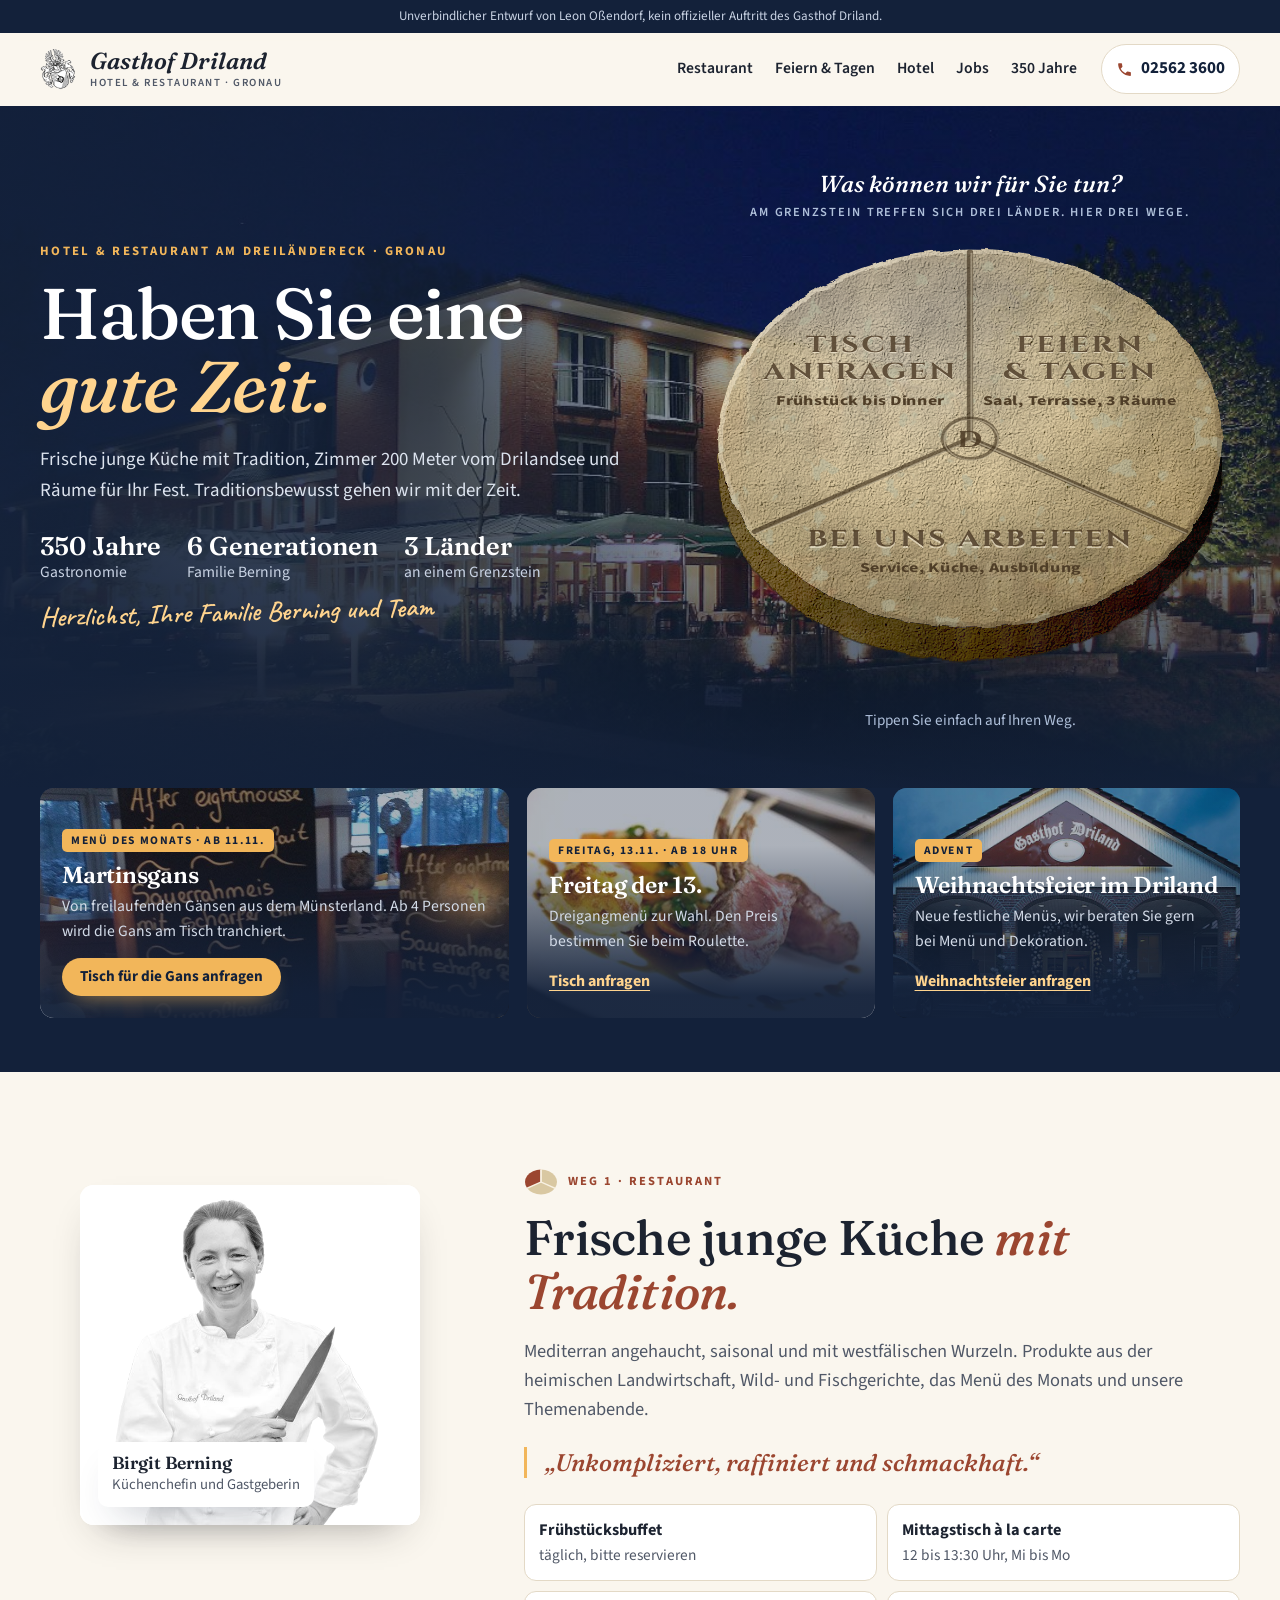
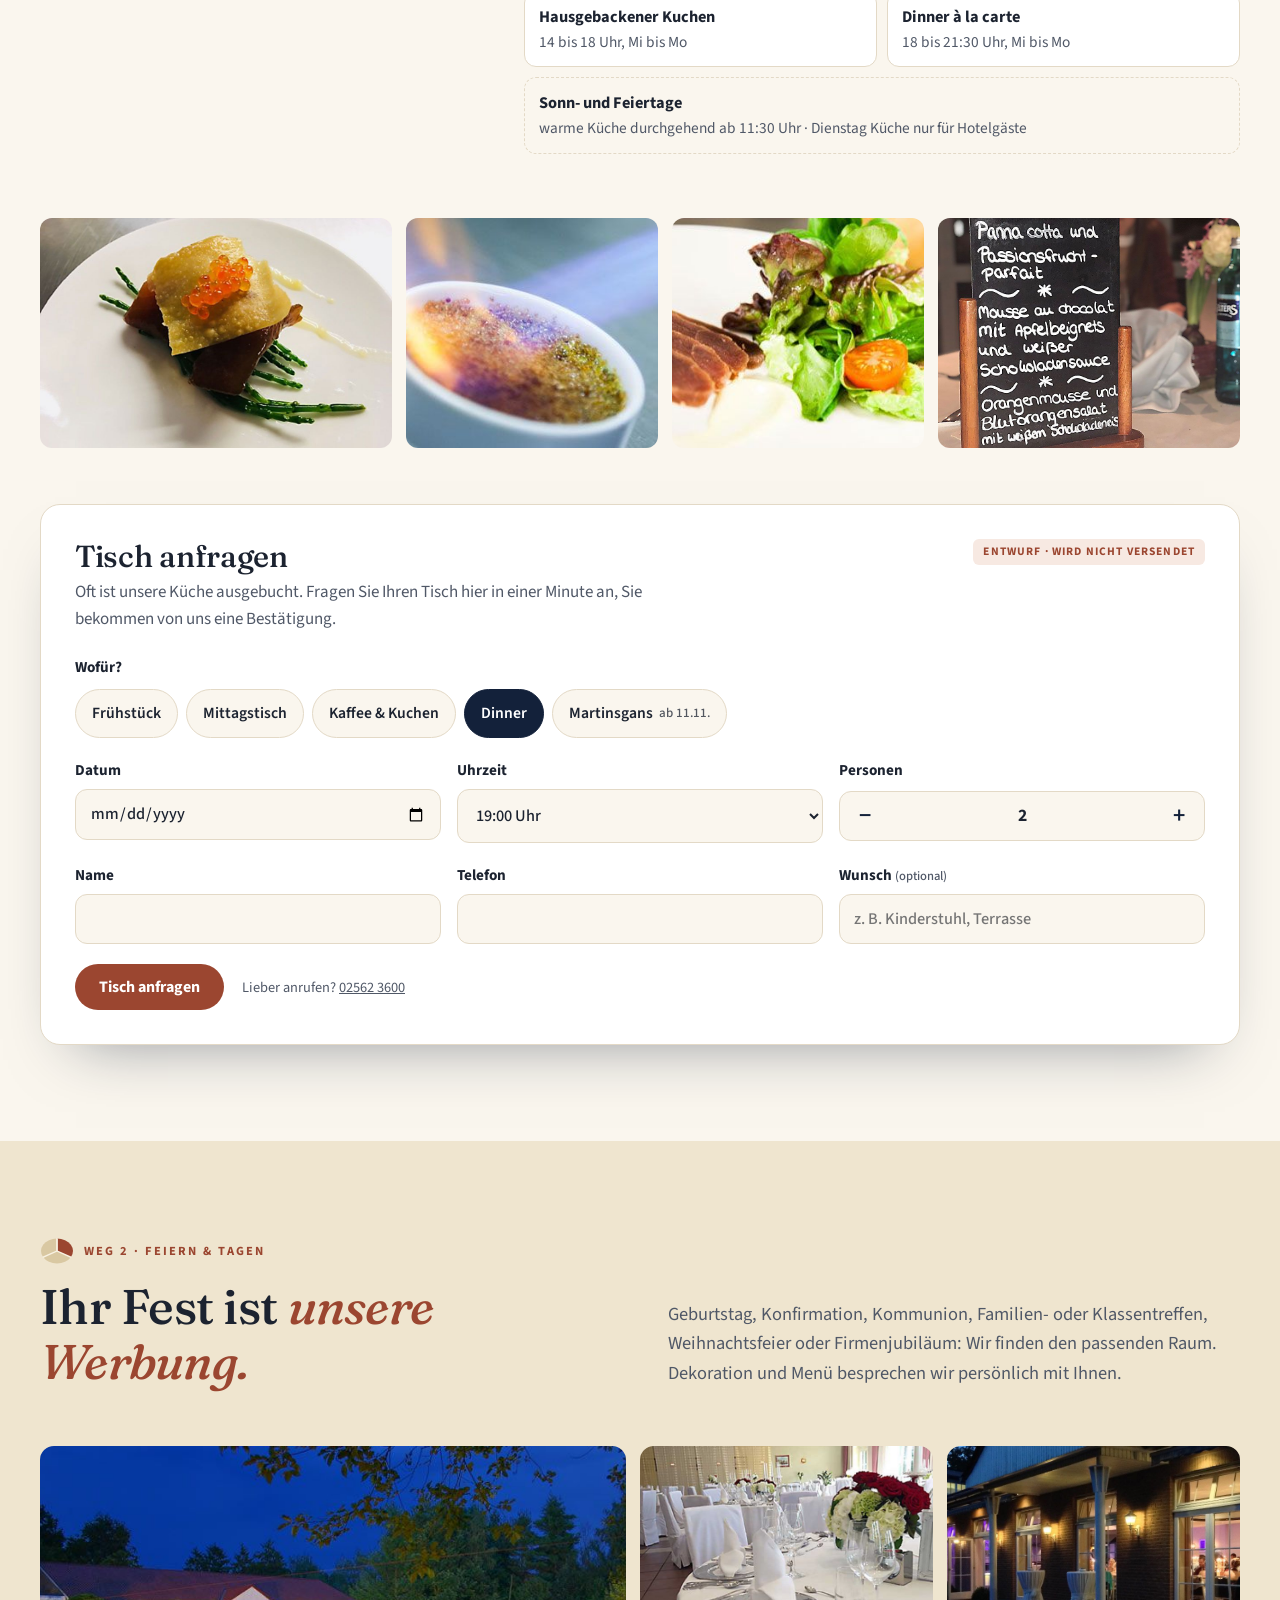
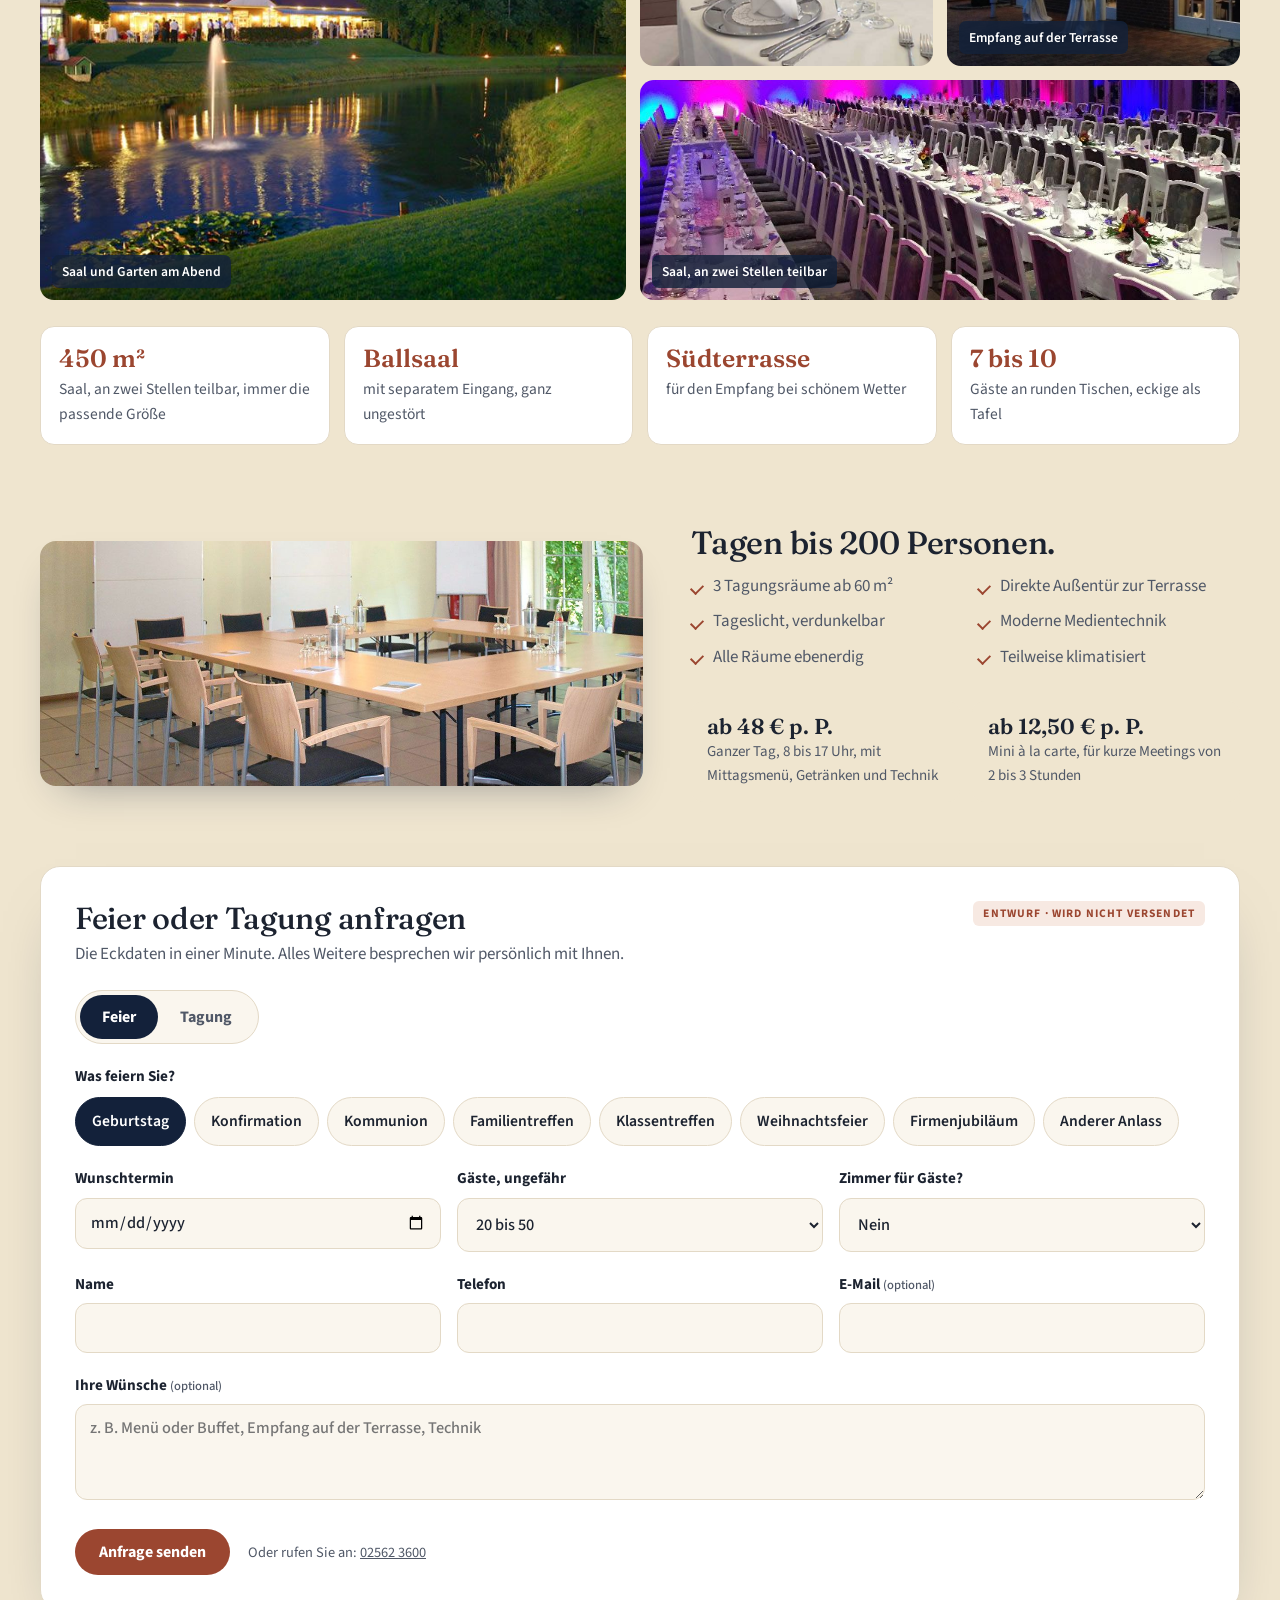
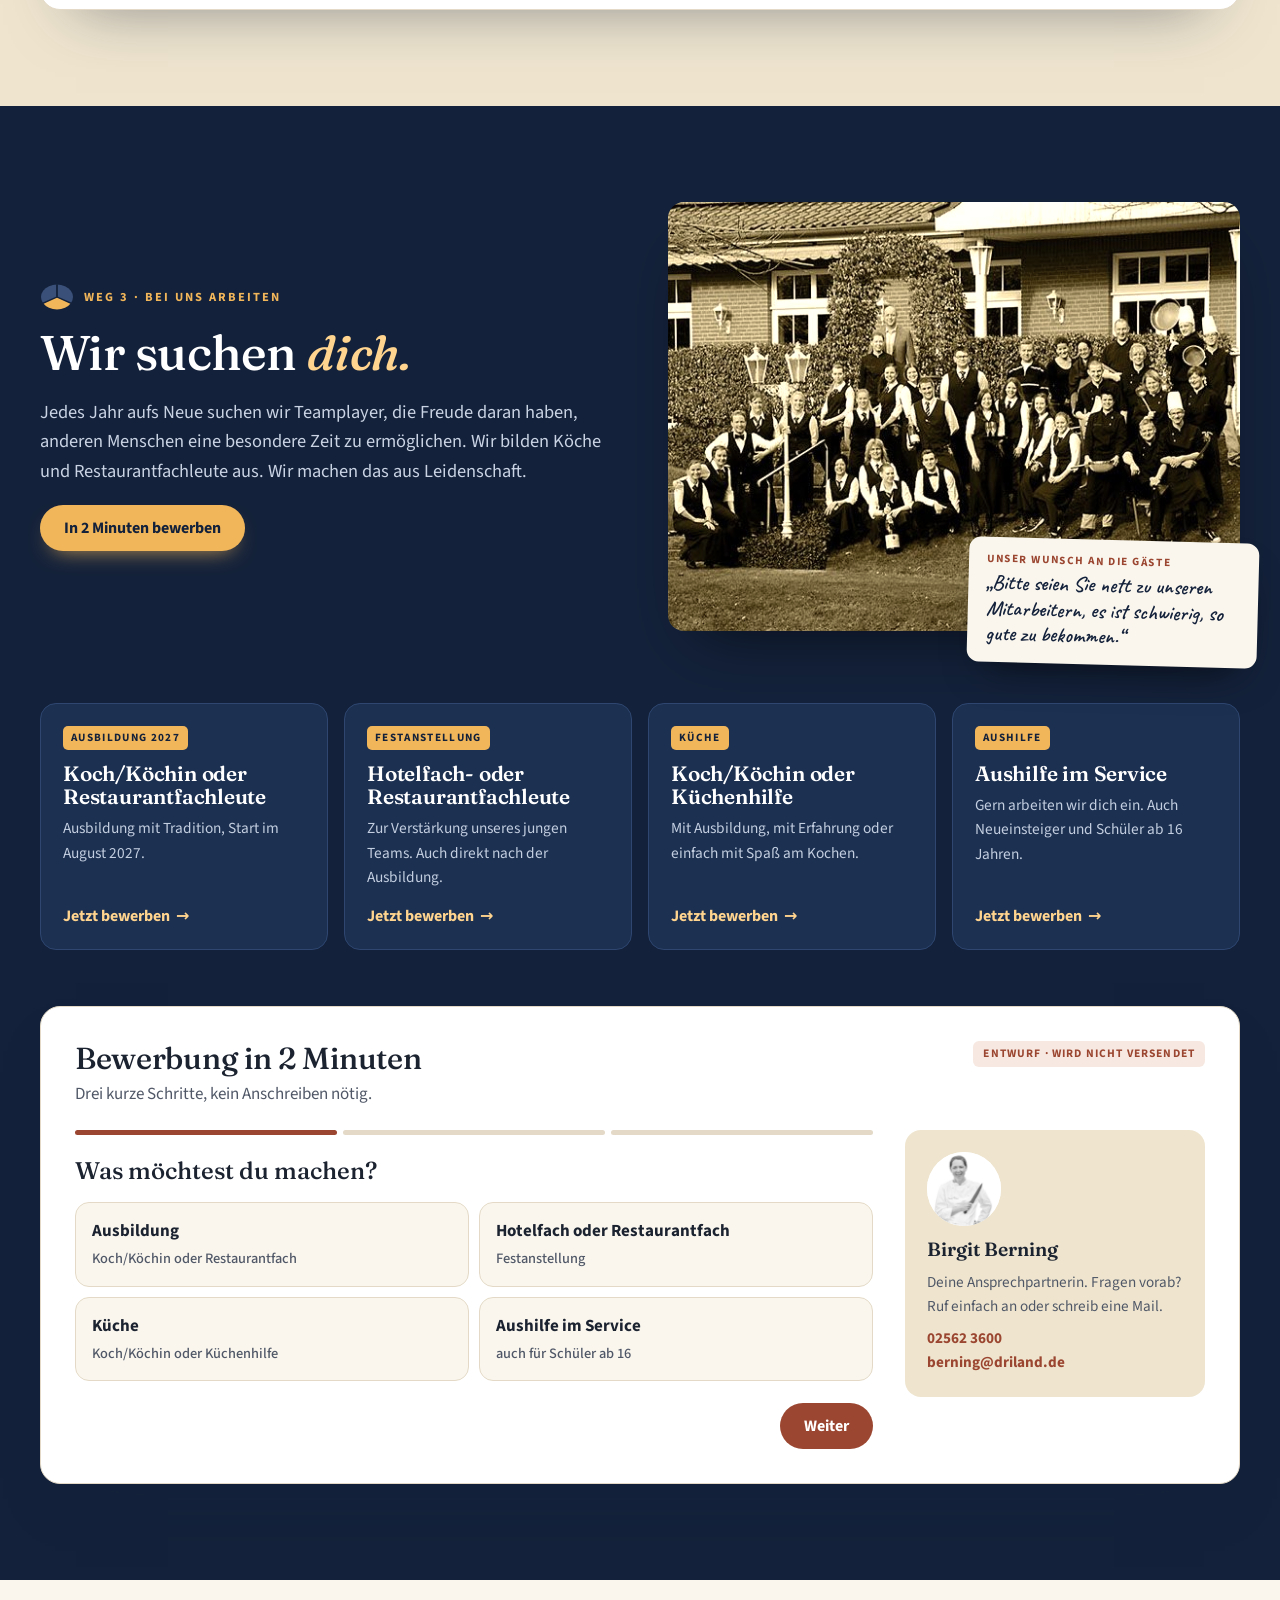
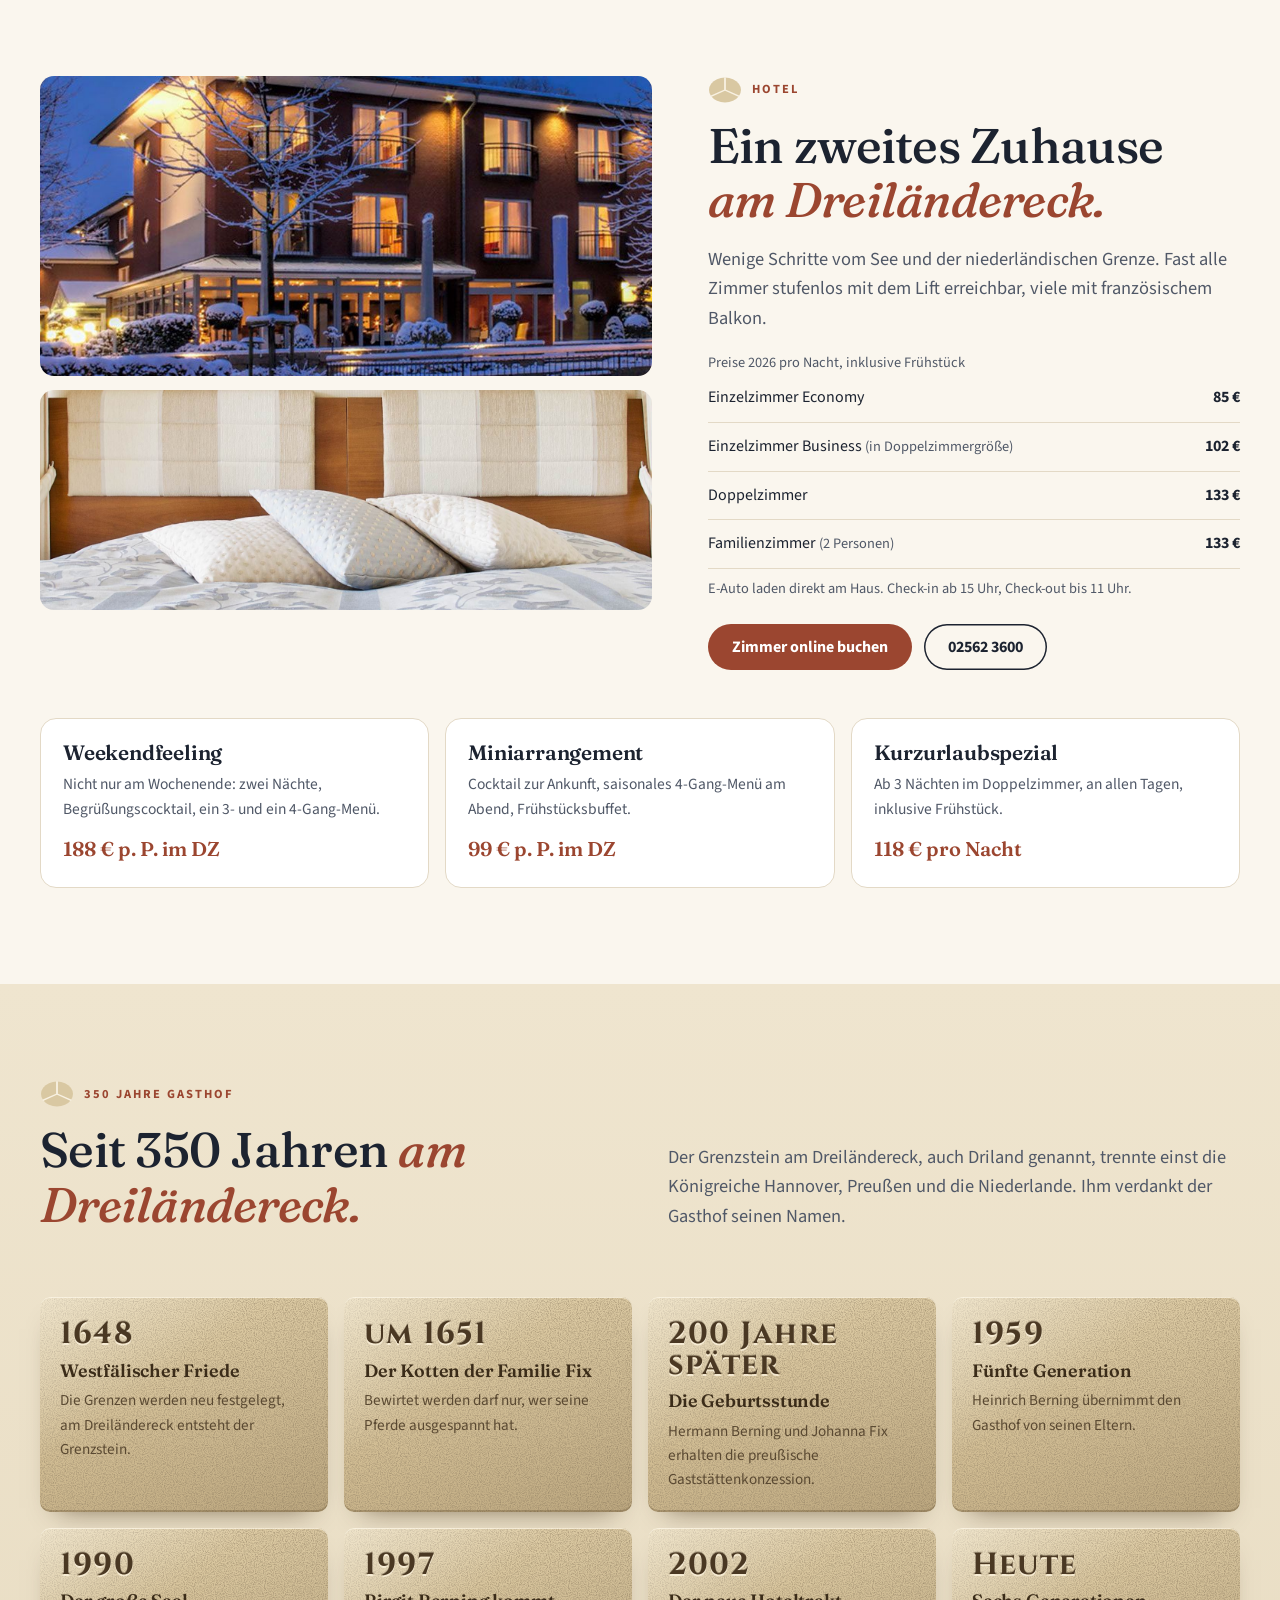
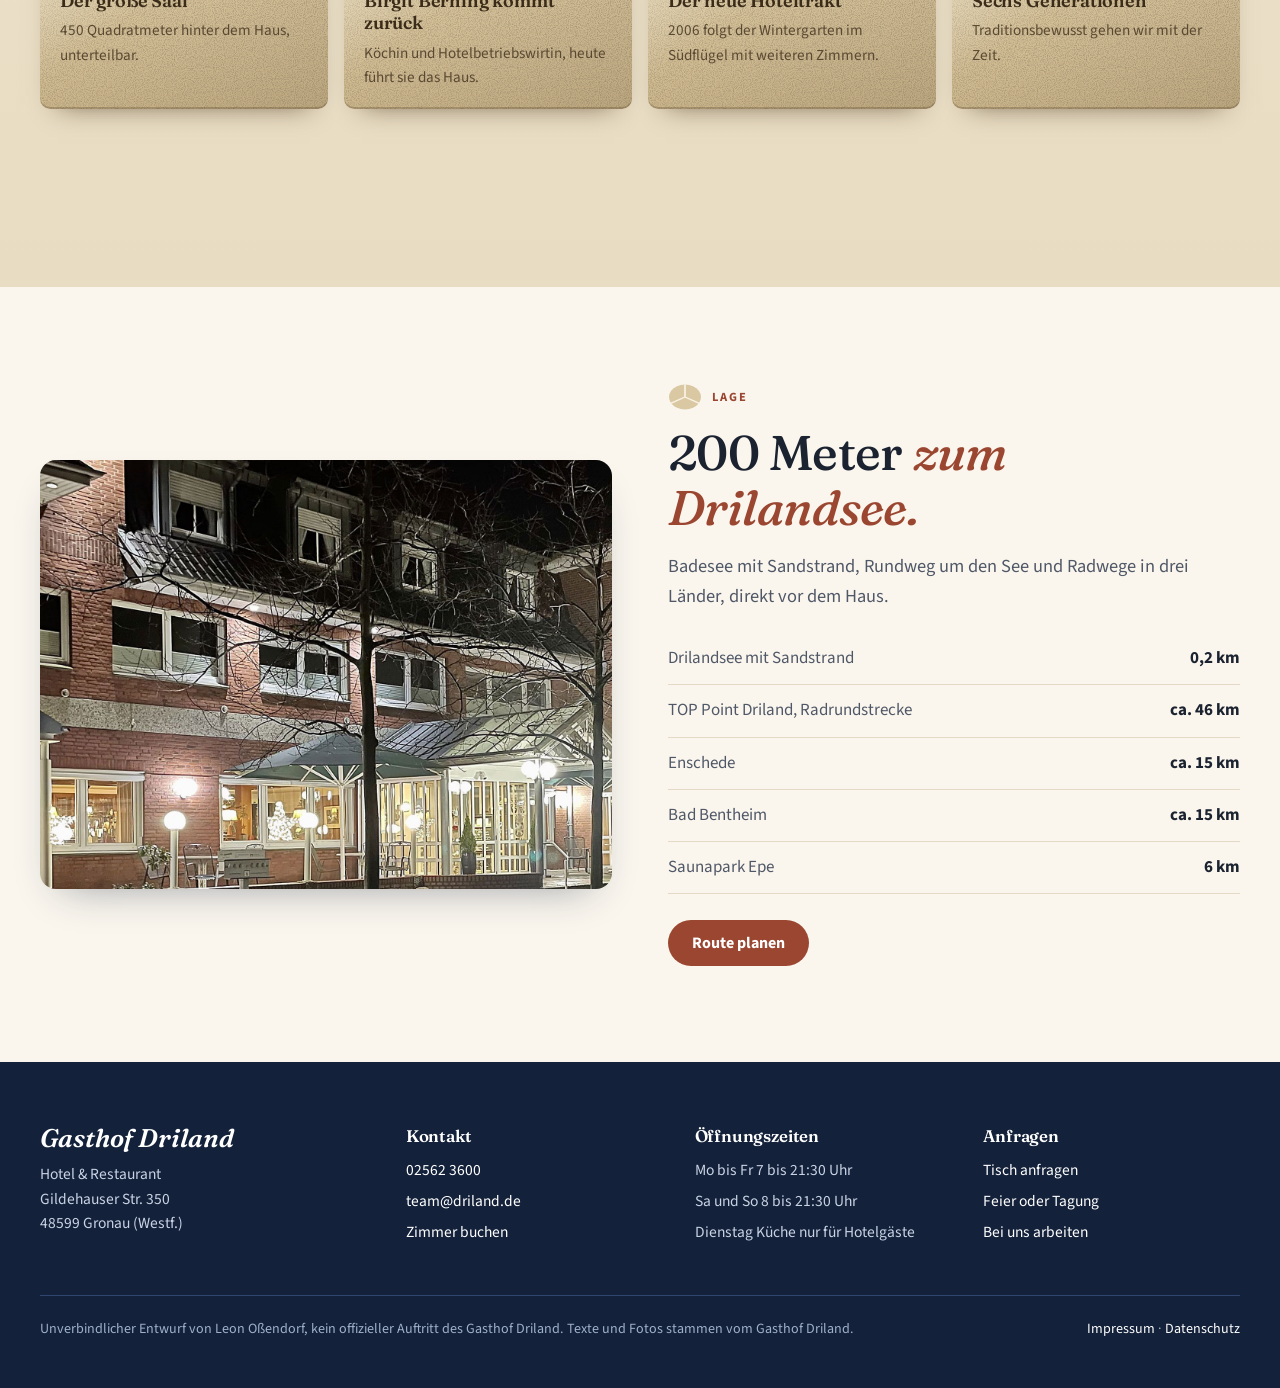
==== commit a477ca3a: "Weniger Motiv-Wörter in Überschriften Co-Authored-By: Claude Opus 5.5 <noreply@anthropic.com>" ====
--- a/index.html
+++ b/index.html
@@ -467,7 +467,7 @@
     <div class="gesch-kopf reveal">
       <div>
         <p class="marke"><svg viewBox="-34 -27 68 54" aria-hidden="true"><g transform="scale(1 .78)"><path class="s" d="M0 0 L-27.7 16 A32 32 0 0 1 0 -32Z"/><path class="s" d="M0 0 L0 -32 A32 32 0 0 1 27.7 16Z"/><path class="s" d="M0 0 L27.7 16 A32 32 0 0 1 -27.7 16Z"/><path class="r" d="M0 0V-33M0 0L28.6 16.5M0 0L-28.6 16.5"/></g></svg>350 Jahre Gasthof</p>
-        <h2>Unser Name <em>steht auf einem Stein.</em></h2>
+        <h2>Seit 350 Jahren <em>am Dreiländereck.</em></h2>
       </div>
       <p class="intro">Der Grenzstein am Dreiländereck, auch Driland genannt, trennte einst die Königreiche Hannover, Preußen und die Niederlande. Ihm verdankt der Gasthof seinen Namen.</p>
     </div>
@@ -530,7 +530,7 @@
         <p>Dienstag Küche nur für Hotelgäste</p>
       </div>
       <div>
-        <h3>Drei Wege</h3>
+        <h3>Anfragen</h3>
         <p><a href="#tisch">Tisch anfragen</a></p>
         <p><a href="#anfrage">Feier oder Tagung</a></p>
         <p><a href="#bewerbung">Bei uns arbeiten</a></p>
